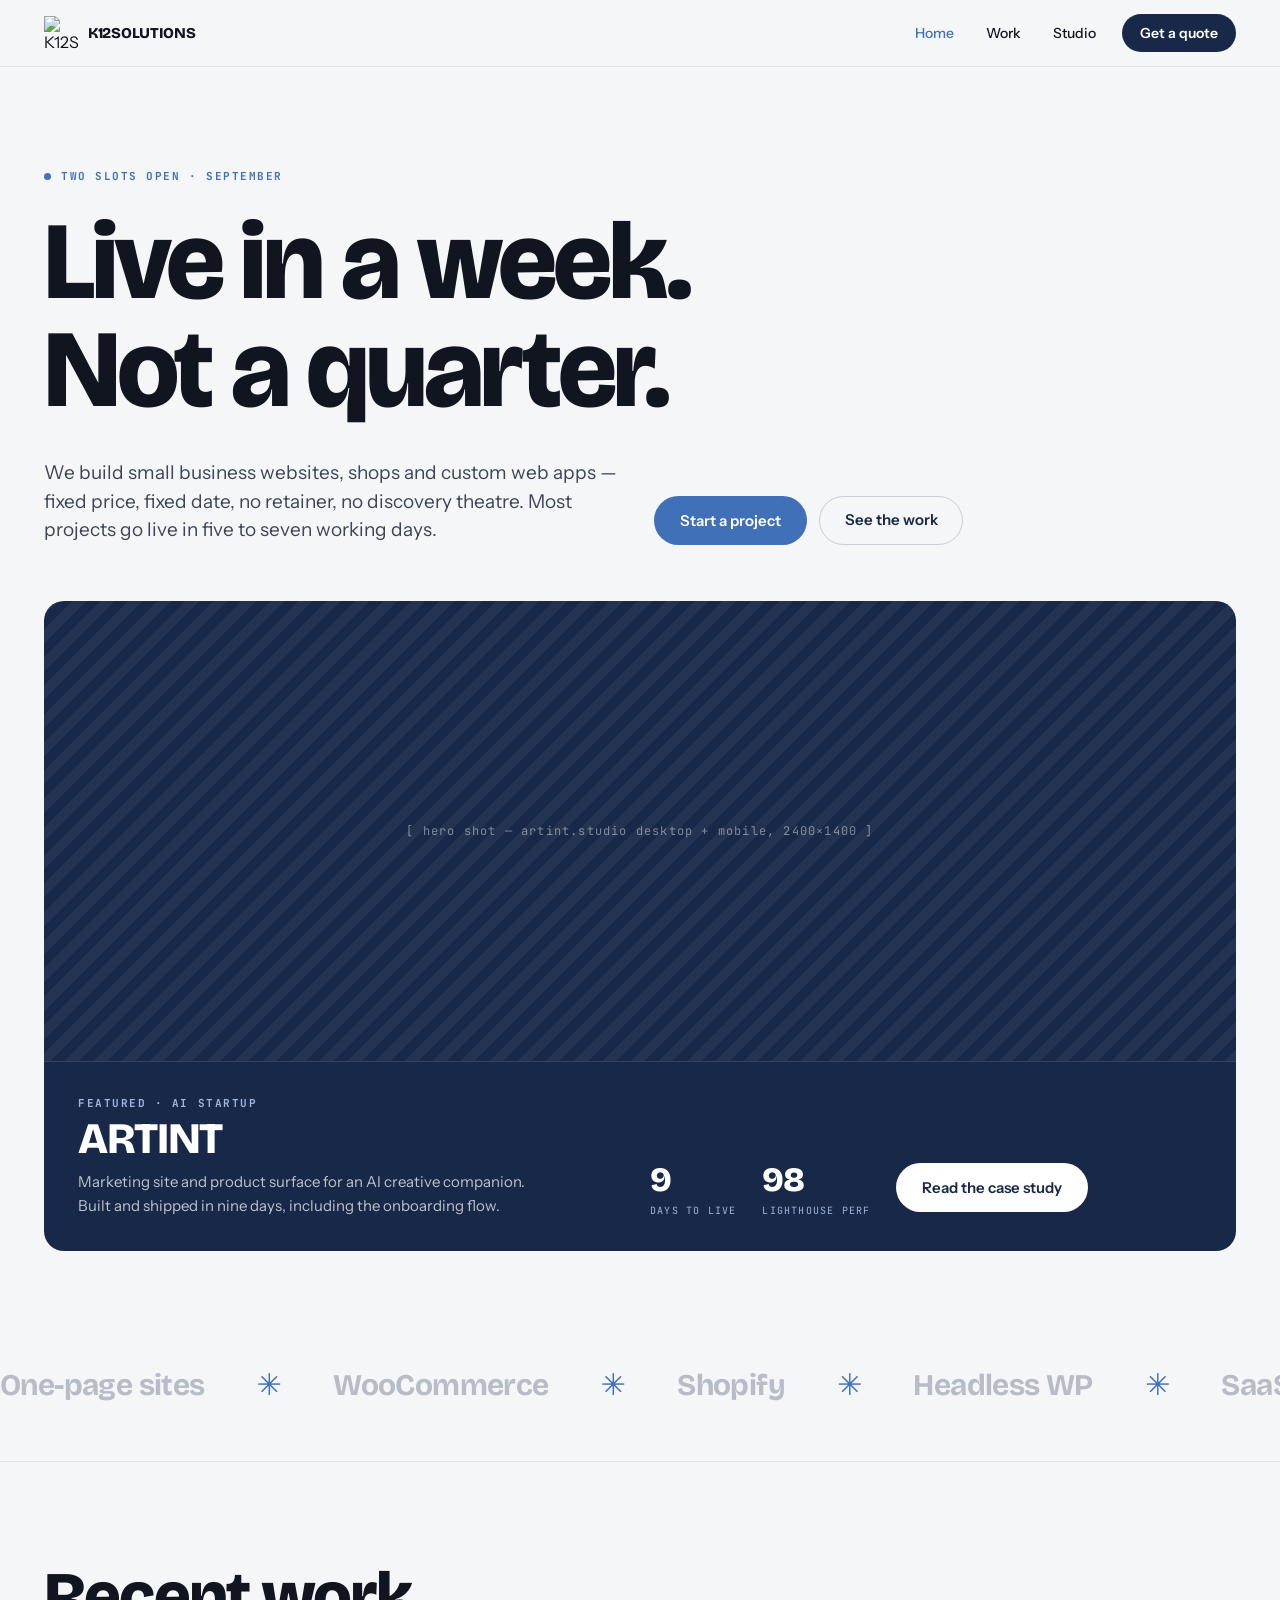
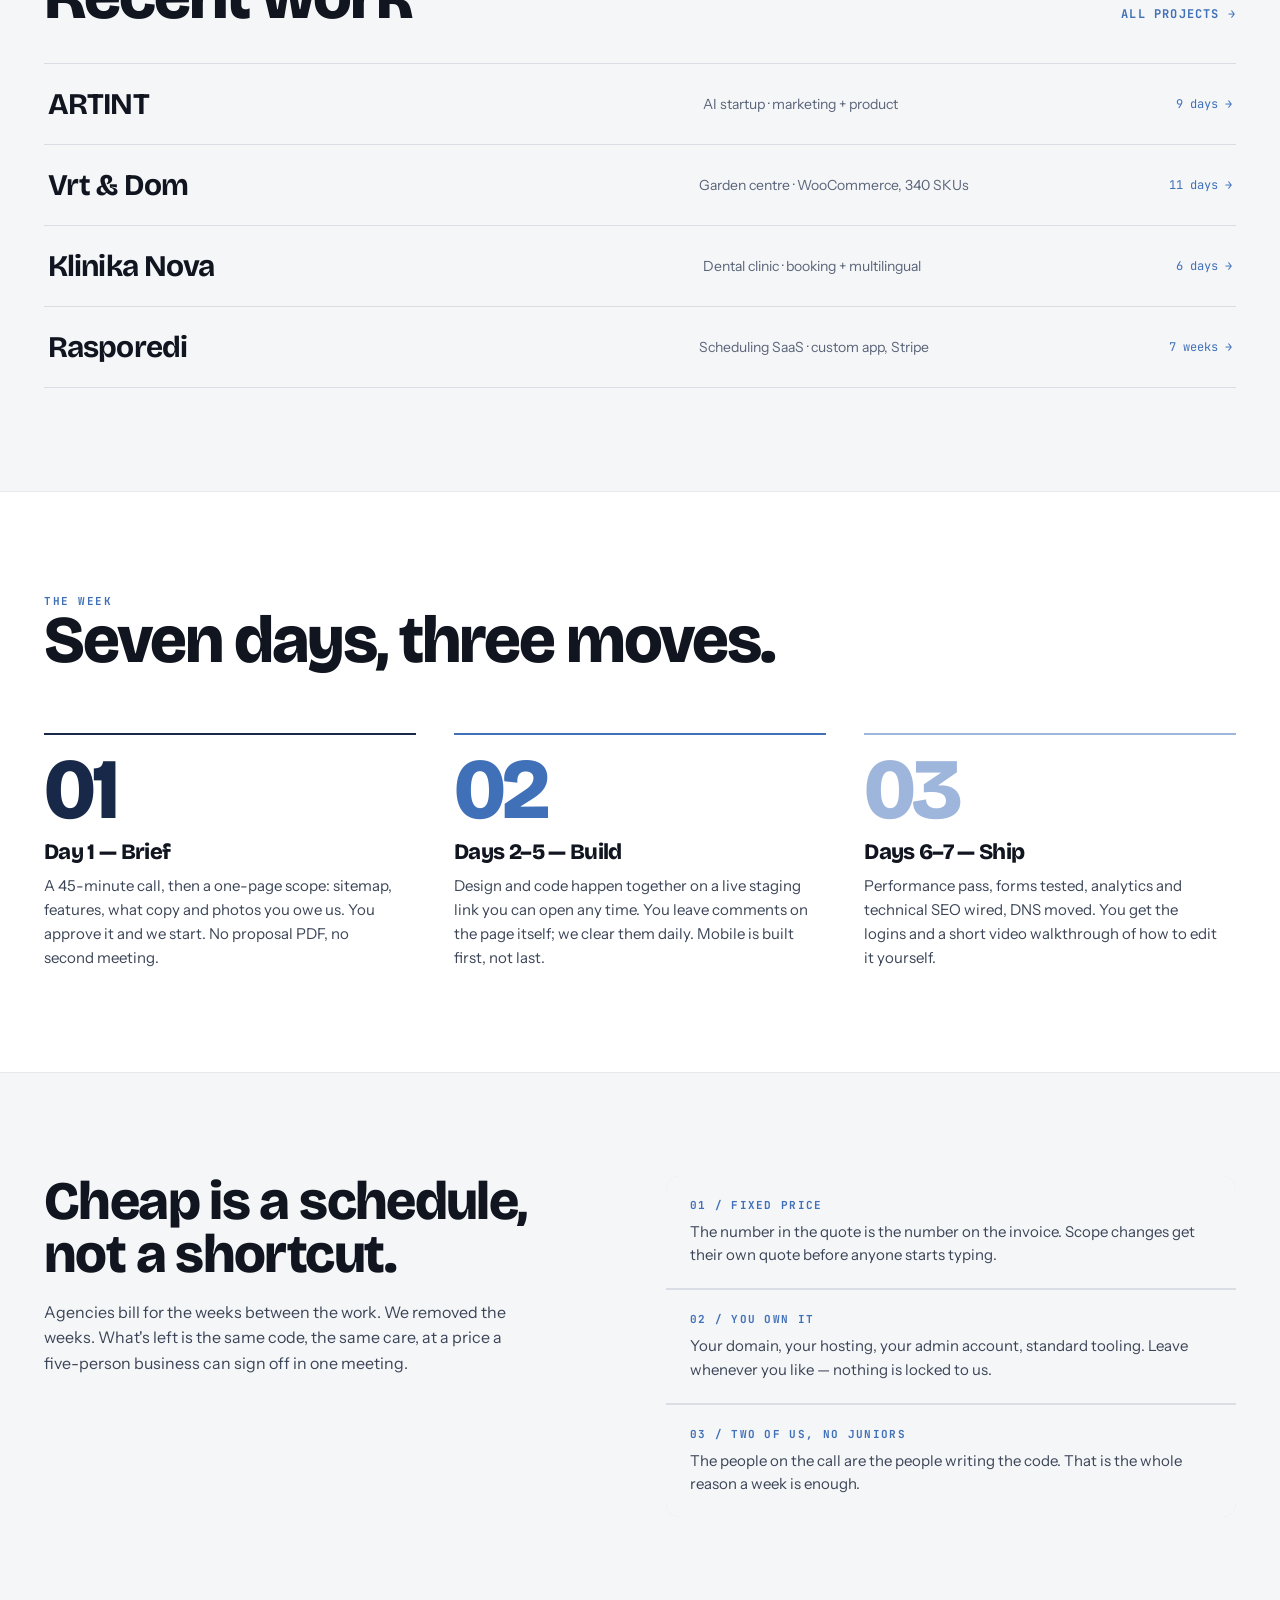
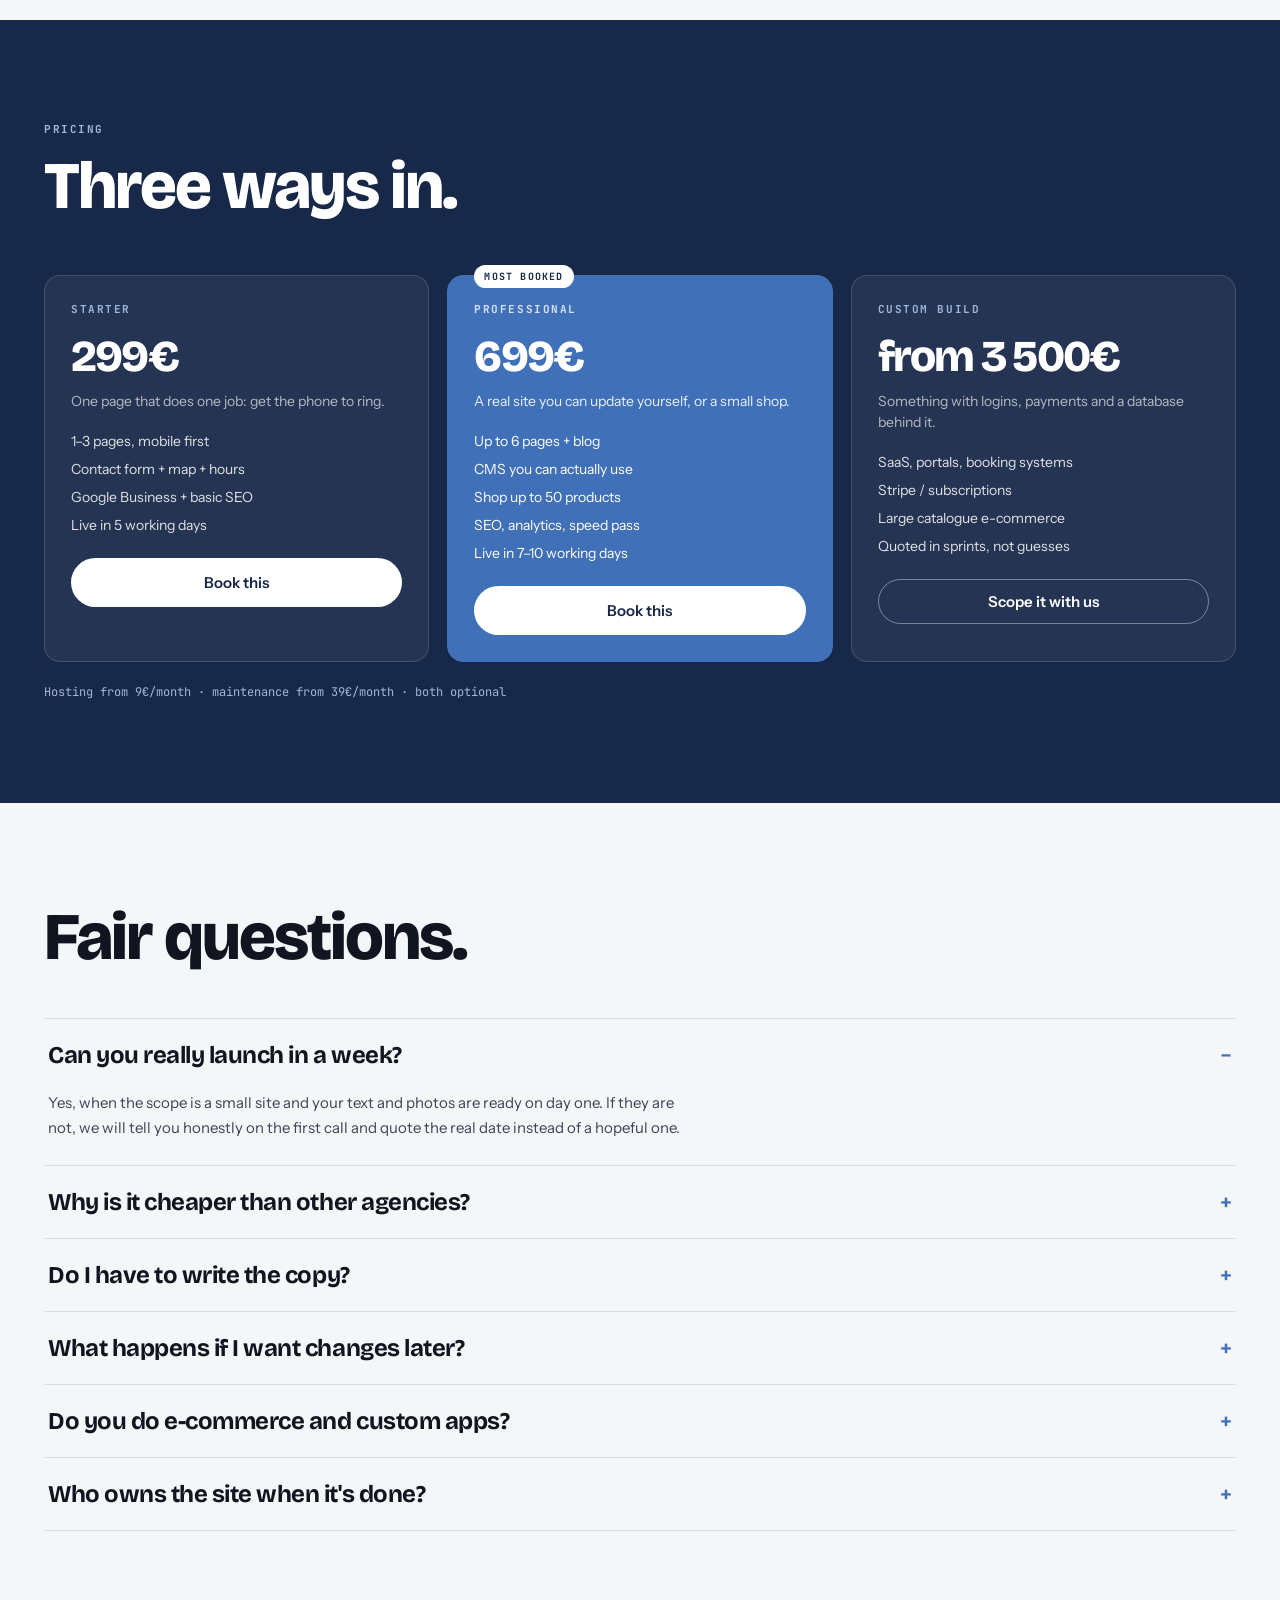
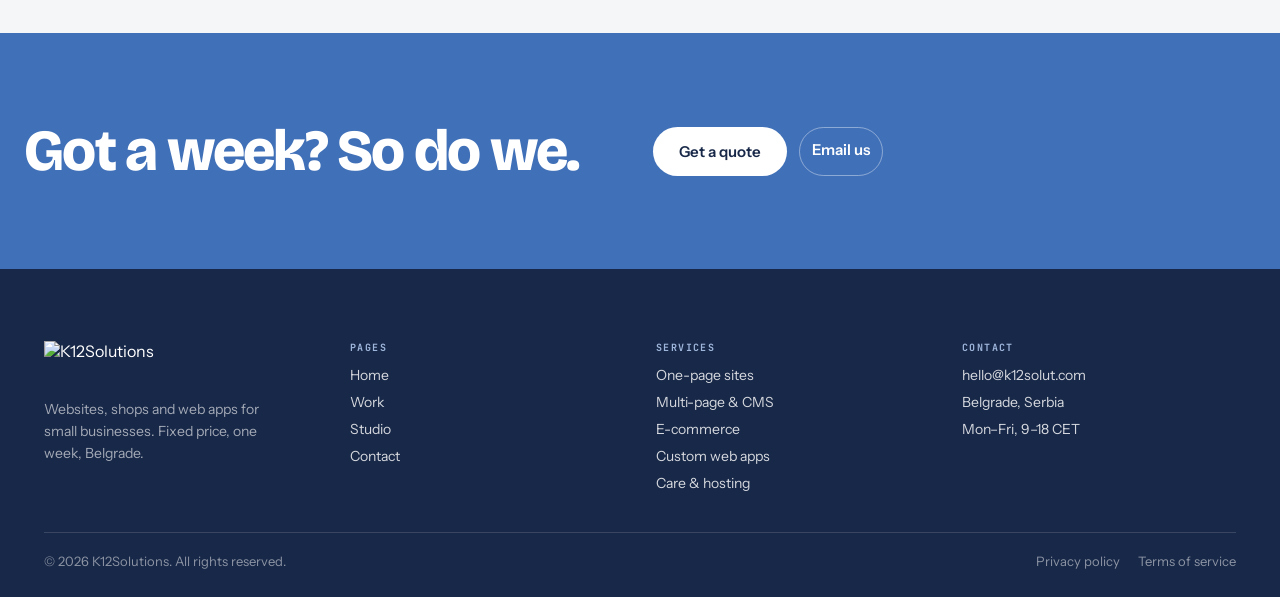
==== index.html @ 93b6abfe "Add files via upload" ====
<!DOCTYPE html>
<html lang="en">
<head>
<meta charset="utf-8">
<meta name="viewport" content="width=device-width, initial-scale=1">
<title>K12Solutions — Live in a week, not a quarter</title>
<meta name="description" content="Fixed-price websites, shops and web apps, delivered in about a week.">
<link rel="preconnect" href="https://fonts.googleapis.com">
<link rel="preconnect" href="https://fonts.gstatic.com" crossorigin>
<link href="https://fonts.googleapis.com/css2?family=Bricolage+Grotesque:opsz,wght@12..96,600;12..96,700;12..96,800&family=Instrument+Sans:wght@400;500;600&family=JetBrains+Mono:wght@500;700&display=swap" rel="stylesheet">
<link rel="stylesheet" href="style.css">
</head>
<body>
<div class="page-wrap">
<header class="site-header">
<div class="header-inner">
<a href="index.html" class="logo">
<img src="assets/k12-mark.png" alt="K12Solutions" class="logo-mark">
<span class="logo-text">K12SOLUTIONS</span>
</a>
<nav class="nav-desktop">
<a href="index.html" class="nav-link is-active">Home</a>
<a href="work.html" class="nav-link">Work</a>
<a href="about.html" class="nav-link">Studio</a>
<a href="contact.html" class="nav-cta">Get a quote</a>
</nav>
<button class="nav-toggle" aria-label="Toggle menu">
<span class="nav-toggle-bars">
<span class="nav-toggle-bar"></span>
<span class="nav-toggle-bar"></span>
<span class="nav-toggle-bar"></span>
</span>
</button>
</div>
<nav class="nav-mobile">
<a href="index.html" class="nav-mobile-link is-active">Home</a>
<a href="work.html" class="nav-mobile-link">Work</a>
<a href="about.html" class="nav-mobile-link">Studio</a>
<a href="contact.html" class="nav-mobile-cta">Get a quote</a>
</nav>
</header>
<main>
<section class="container hero">
<div class="hero-badge"><span class="hero-dot"></span><span class="tag">Two slots open &middot; September</span></div>
<h1 class="hero-title">Live in a week.<br>Not a quarter.</h1>
<div class="hero-row">
<p class="hero-lede">We build small business websites, shops and custom web apps &mdash; fixed price, fixed date, no retainer, no discovery theatre. Most projects go live in five to seven working days.</p>
<div class="hero-actions">
<a href="contact.html" class="btn btn-primary">Start a project</a>
<a href="work.html" class="btn btn-secondary">See the work</a>
</div>
</div>
</section>

<section class="container">
<div class="feature-banner">
<div class="feature-media"><span class="feature-media-label">[ hero shot &mdash; artint.studio desktop + mobile, 2400&times;1400 ]</span></div>
<div class="feature-content">
<div>
<div class="feature-tag">Featured &middot; AI startup</div>
<h3 class="feature-title">ARTINT</h3>
<p class="feature-text">Marketing site and product surface for an AI creative companion. Built and shipped in nine days, including the onboarding flow.</p>
</div>
<div class="feature-stats">
<div class="stat"><div class="stat-num">9</div><div class="stat-label">days to live</div></div>
<div class="stat"><div class="stat-num">98</div><div class="stat-label">lighthouse perf</div></div>
<a href="case-artint.html" class="btn btn-light feature-link">Read the case study</a>
</div>
</div>
</div>
</section>

<section class="marquee-section">
<div class="marquee-track">
<div class="marquee-group"><span>One-page sites</span><span class="marquee-dot">&#10035;</span><span>WooCommerce</span><span class="marquee-dot">&#10035;</span><span>Shopify</span><span class="marquee-dot">&#10035;</span><span>Headless WP</span><span class="marquee-dot">&#10035;</span><span>SaaS dashboards</span><span class="marquee-dot">&#10035;</span><span>Booking systems</span><span class="marquee-dot">&#10035;</span><span>Stripe checkout</span><span class="marquee-dot">&#10035;</span></div>
<div class="marquee-group"><span>One-page sites</span><span class="marquee-dot">&#10035;</span><span>WooCommerce</span><span class="marquee-dot">&#10035;</span><span>Shopify</span><span class="marquee-dot">&#10035;</span><span>Headless WP</span><span class="marquee-dot">&#10035;</span><span>SaaS dashboards</span><span class="marquee-dot">&#10035;</span><span>Booking systems</span><span class="marquee-dot">&#10035;</span><span>Stripe checkout</span><span class="marquee-dot">&#10035;</span></div>
</div>
</section>

<section class="container work-section">
<div class="work-header">
<h2 class="work-header-title">Recent work</h2>
<a href="work.html" class="work-all-link">All projects &rarr;</a>
</div>
<ul class="work-list">
<li class="work-row"><a href="case-artint.html" class="work-link"><span class="work-name">ARTINT</span><span class="work-meta">AI startup &middot; marketing + product</span><span class="work-time">9 days &rarr;</span></a></li>
<li class="work-row"><a href="case-vrt.html" class="work-link"><span class="work-name">Vrt &amp; Dom</span><span class="work-meta">Garden centre &middot; WooCommerce, 340 SKUs</span><span class="work-time">11 days &rarr;</span></a></li>
<li class="work-row"><a href="case-nova.html" class="work-link"><span class="work-name">Klinika Nova</span><span class="work-meta">Dental clinic &middot; booking + multilingual</span><span class="work-time">6 days &rarr;</span></a></li>
<li class="work-row"><a href="case-rasporedi.html" class="work-link"><span class="work-name">Rasporedi</span><span class="work-meta">Scheduling SaaS &middot; custom app, Stripe</span><span class="work-time">7 weeks &rarr;</span></a></li>
</ul>
</section>

<section class="week-section">
<div class="container week-inner">
<div class="tag">The week</div>
<h2 class="week-title">Seven days, three moves.</h2>
<div class="week-grid">
<div class="week-item"><div class="week-num">01</div><h3 class="week-heading">Day 1 &mdash; Brief</h3><p class="week-text">A 45-minute call, then a one-page scope: sitemap, features, what copy and photos you owe us. You approve it and we start. No proposal PDF, no second meeting.</p></div>
<div class="week-item is-blue"><div class="week-num">02</div><h3 class="week-heading">Days 2&ndash;5 &mdash; Build</h3><p class="week-text">Design and code happen together on a live staging link you can open any time. You leave comments on the page itself; we clear them daily. Mobile is built first, not last.</p></div>
<div class="week-item is-pale"><div class="week-num">03</div><h3 class="week-heading">Days 6&ndash;7 &mdash; Ship</h3><p class="week-text">Performance pass, forms tested, analytics and technical SEO wired, DNS moved. You get the logins and a short video walkthrough of how to edit it yourself.</p></div>
</div>
</div>
</section>

<section class="container value-section">
<div class="value-grid">
<div>
<h2 class="value-title">Cheap is a schedule, not a shortcut.</h2>
<p class="value-text">Agencies bill for the weeks between the work. We removed the weeks. What's left is the same code, the same care, at a price a five-person business can sign off in one meeting.</p>
</div>
<div class="value-list">
<div class="value-row"><div class="value-row-label">01 / Fixed price</div><p class="value-row-text">The number in the quote is the number on the invoice. Scope changes get their own quote before anyone starts typing.</p></div>
<div class="value-row"><div class="value-row-label">02 / You own it</div><p class="value-row-text">Your domain, your hosting, your admin account, standard tooling. Leave whenever you like &mdash; nothing is locked to us.</p></div>
<div class="value-row"><div class="value-row-label">03 / Two of us, no juniors</div><p class="value-row-text">The people on the call are the people writing the code. That is the whole reason a week is enough.</p></div>
</div>
</div>
</section>

<section class="pricing-section">
<div class="container pricing-inner">
<div class="tag-light" style="font-family:'JetBrains Mono',monospace;font-size:11px;font-weight:700;letter-spacing:.14em;text-transform:uppercase;margin-bottom:18px">Pricing</div>
<h2 class="pricing-title">Three ways in.</h2>
<div class="pricing-grid">
<div class="price-card">
<div class="price-plan">Starter</div>
<div class="price-amount">299&euro;</div>
<p class="price-desc">One page that does one job: get the phone to ring.</p>
<ul class="price-features"><li>1&ndash;3 pages, mobile first</li><li>Contact form + map + hours</li><li>Google Business + basic SEO</li><li>Live in 5 working days</li></ul>
<a href="contact.html" class="btn btn-light price-cta">Book this</a>
</div>
<div class="price-card is-featured">
<div class="price-badge">Most booked</div>
<div class="price-plan">Professional</div>
<div class="price-amount">699&euro;</div>
<p class="price-desc">A real site you can update yourself, or a small shop.</p>
<ul class="price-features"><li>Up to 6 pages + blog</li><li>CMS you can actually use</li><li>Shop up to 50 products</li><li>SEO, analytics, speed pass</li><li>Live in 7&ndash;10 working days</li></ul>
<a href="contact.html" class="btn btn-light price-cta">Book this</a>
</div>
<div class="price-card">
<div class="price-plan">Custom build</div>
<div class="price-amount">from 3&nbsp;500&euro;</div>
<p class="price-desc">Something with logins, payments and a database behind it.</p>
<ul class="price-features"><li>SaaS, portals, booking systems</li><li>Stripe / subscriptions</li><li>Large catalogue e-commerce</li><li>Quoted in sprints, not guesses</li></ul>
<a href="contact.html" class="btn btn-outline-light price-cta">Scope it with us</a>
</div>
</div>
<p class="pricing-note">Hosting from 9&euro;/month &middot; maintenance from 39&euro;/month &middot; both optional</p>
</div>
</section>

<section class="container faq-section">
<h2 class="faq-title">Fair questions.</h2>
<div class="faq-list">
<div class="faq-item is-open"><button class="faq-question"><span>Can you really launch in a week?</span><span class="faq-sign">&ndash;</span></button><p class="faq-answer">Yes, when the scope is a small site and your text and photos are ready on day one. If they are not, we will tell you honestly on the first call and quote the real date instead of a hopeful one.</p></div>
<div class="faq-item"><button class="faq-question"><span>Why is it cheaper than other agencies?</span><span class="faq-sign">+</span></button><p class="faq-answer">Because there are two of us and no overhead to fund. You are paying for build hours, not for a sales team, an office, or the four weeks a bigger shop would spend scheduling you.</p></div>
<div class="faq-item"><button class="faq-question"><span>Do I have to write the copy?</span><span class="faq-sign">+</span></button><p class="faq-answer">You can, and it is faster if you do. If writing is not your thing we will draft it from the call and your existing material &mdash; included in Professional, 150&euro; extra on Starter.</p></div>
<div class="faq-item"><button class="faq-question"><span>What happens if I want changes later?</span><span class="faq-sign">+</span></button><p class="faq-answer">Small edits you can make yourself in the CMS; we show you how before handover. Bigger changes are quoted per job, or covered by a care plan if you want us on call.</p></div>
<div class="faq-item"><button class="faq-question"><span>Do you do e-commerce and custom apps?</span><span class="faq-sign">+</span></button><p class="faq-answer">Both. Shops run on WooCommerce or Shopify depending on your catalogue; custom apps are built properly with logins, roles, payments and a database. Those are quoted in sprints, not days.</p></div>
<div class="faq-item"><button class="faq-question"><span>Who owns the site when it's done?</span><span class="faq-sign">+</span></button><p class="faq-answer">You do &mdash; domain, hosting account, code, admin logins, all in your name. We do not hold anything hostage and there is no contract to exit.</p></div>
</div>
</section>
</main><section class="cta-section">
<div class="cta-inner">
<h2 class="cta-title">Got a week? So do we.</h2>
<div class="cta-actions">
<a href="contact.html" class="btn btn-light">Get a quote</a>
<a href="mailto:hello@k12solut.com" class="btn btn-outline-light">Email us</a>
</div>
</div>
</section>
<footer class="site-footer">
<div class="container footer-inner">
<div class="footer-grid">
<div>
<img src="assets/k12-wordmark-white.png" alt="K12Solutions" class="footer-logo">
<p class="footer-tagline">Websites, shops and web apps for small businesses. Fixed price, one week, Belgrade.</p>
</div>
<div>
<div class="footer-col-title">Pages</div>
<ul class="footer-links">
<li><a href="index.html">Home</a></li>
<li><a href="work.html">Work</a></li>
<li><a href="about.html">Studio</a></li>
<li><a href="contact.html">Contact</a></li>
</ul>
</div>
<div>
<div class="footer-col-title">Services</div>
<ul class="footer-links">
<li>One-page sites</li><li>Multi-page &amp; CMS</li><li>E-commerce</li><li>Custom web apps</li><li>Care &amp; hosting</li>
</ul>
</div>
<div>
<div class="footer-col-title">Contact</div>
<ul class="footer-links">
<li><a href="mailto:hello@k12solut.com">hello@k12solut.com</a></li>
<li>Belgrade, Serbia</li><li>Mon&ndash;Fri, 9&ndash;18 CET</li>
</ul>
</div>
</div>
<div class="footer-bottom">
<span>&copy; 2026 K12Solutions. All rights reserved.</span>
<span class="footer-legal"><a href="#">Privacy policy</a><a href="#">Terms of service</a></span>
</div>
</div>
</footer>
</div>
<script src="script.js"></script>
</body>
</html>
---- style.css ----
:root{
  --ink:#10151F; --ink-soft:#3B4557; --muted:#5A6478; --muted-2:#7A8598;
  --bg:#F5F6F8; --card:#fff; --line:rgba(24,40,72,.12); --line-soft:rgba(24,40,72,.1);
  --navy:#182848; --blue:#4070B8; --blue-pale:#9FB6DC; --blue-mist:#EDF0F5;
  --font-display:'Bricolage Grotesque',system-ui,sans-serif;
  --font-body:'Instrument Sans',system-ui,sans-serif;
  --font-mono:'JetBrains Mono',monospace;
}
*{box-sizing:border-box}
body{margin:0;background:var(--bg);color:var(--ink);font-family:var(--font-body);-webkit-font-smoothing:antialiased}
a{color:var(--blue);text-decoration:none}
a:hover{color:var(--navy)}
h1,h2,h3,h4{margin:0;font-family:var(--font-display);font-weight:800;letter-spacing:-.03em;line-height:.98;text-wrap:balance}
p{margin:0;text-wrap:pretty}
ul{margin:0;padding:0;list-style:none}
img{max-width:100%}
.page-wrap{max-width:100%;overflow-x:hidden}
.container{max-width:1240px;margin:0 auto;padding:0 24px}
.btn{display:inline-block;font-size:15px;font-weight:600;padding:15px 26px;border-radius:999px;cursor:pointer;border:0;text-align:center}
.btn-primary{color:#fff;background:var(--blue)}
.btn-primary:hover{background:var(--navy);color:#fff}
.btn-secondary{color:var(--navy);border:1.5px solid rgba(24,40,72,.2);background:transparent;padding:13.5px 24.5px}
.btn-secondary:hover{border-color:var(--navy);background:#fff;color:var(--navy)}
.btn-light{color:var(--navy);background:#fff}
.btn-light:hover{background:var(--blue-pale);color:var(--navy)}
.btn-outline-light{color:#fff;border:1.5px solid rgba(255,255,255,.4);background:transparent;padding:12px}
.btn-outline-light:hover{background:#fff;color:var(--navy)}
.tag{font-family:var(--font-mono);font-size:11px;font-weight:700;letter-spacing:.14em;text-transform:uppercase;color:var(--blue)}
.tag-light{color:var(--blue-pale)}

/* Header */
.site-header{position:sticky;top:0;z-index:50;background:rgba(245,246,248,.88);backdrop-filter:blur(14px);border-bottom:1px solid var(--line-soft)}
.header-inner{max-width:1240px;margin:0 auto;padding:14px clamp(14px,4vw,24px);display:flex;align-items:center;justify-content:space-between;gap:12px 20px;flex-wrap:wrap;row-gap:8px}
.logo{display:flex;align-items:center;gap:10px;color:var(--ink);flex:none}
.logo-mark{width:34px;height:34px;display:block}
.logo-text{font-family:var(--font-display);font-weight:800;font-size:15px;letter-spacing:-.02em}
.nav-desktop{display:flex;align-items:center;gap:8px;flex-wrap:wrap;flex:1;justify-content:flex-end;min-width:0}
.nav-link{font-size:14px;font-weight:500;color:var(--ink);padding:8px 12px;border-radius:8px}
.nav-link:hover{background:rgba(64,112,184,.1);color:var(--blue)}
.nav-link.is-active{color:var(--blue)}
.nav-cta{margin-left:6px;font-size:14px;font-weight:600;color:#fff;background:var(--navy);padding:10px 18px;border-radius:999px}
.nav-cta:hover{background:var(--blue);color:#fff}
.nav-toggle{display:none;align-items:center;justify-content:center;width:40px;height:40px;border-radius:8px;border:1px solid rgba(24,40,72,.16);background:#fff;cursor:pointer;flex:none}
.nav-toggle-bars{display:flex;flex-direction:column;gap:5px;width:18px}
.nav-toggle-bar{height:2px;background:var(--navy);border-radius:2px;transition:transform .2s,opacity .2s}
.nav-mobile{display:none;flex-direction:column;padding:8px 16px 16px;border-top:1px solid var(--line-soft);background:var(--bg)}
.nav-mobile-link{font-size:16px;font-weight:500;color:var(--ink);padding:14px 8px;border-radius:8px}
.nav-mobile-link:hover{background:rgba(64,112,184,.1);color:var(--blue)}
.nav-mobile-cta{margin-top:6px;text-align:center;font-size:15px;font-weight:600;color:#fff;background:var(--navy);padding:13px 18px;border-radius:999px}
.nav-mobile-cta:hover{background:var(--blue);color:#fff}
body.menu-open .nav-mobile{display:flex}
@media (max-width:840px){
  .nav-desktop{display:none}
  .nav-toggle{display:flex}
}

/* Hero */
.hero{padding:clamp(48px,8vw,104px) 24px clamp(32px,5vw,56px)}
.hero-badge{display:flex;align-items:center;gap:10px;margin-bottom:26px}
.hero-dot{width:7px;height:7px;border-radius:50%;background:var(--blue)}
.hero-title{font-size:clamp(44px,8.6vw,116px);max-width:14ch}
.hero-row{display:grid;grid-template-columns:repeat(auto-fit,minmax(260px,1fr));gap:28px;margin-top:34px;align-items:end}
.hero-lede{font-size:clamp(16px,1.5vw,19px);line-height:1.5;color:var(--ink-soft);max-width:46ch}
.hero-actions{display:flex;gap:12px;flex-wrap:wrap}

/* Feature banner */
.feature-banner{position:relative;border-radius:20px;overflow:hidden;background:var(--navy);color:#fff}
.feature-media{height:clamp(240px,38vw,460px);background-image:repeating-linear-gradient(135deg,rgba(255,255,255,.05) 0 10px,rgba(255,255,255,0) 10px 20px);display:flex;align-items:center;justify-content:center}
.feature-media-label{font-family:var(--font-mono);font-size:12px;letter-spacing:.1em;color:rgba(255,255,255,.45);text-align:center;padding:0 20px}
.feature-content{padding:clamp(20px,3vw,34px);display:grid;grid-template-columns:repeat(auto-fit,minmax(220px,1fr));gap:20px;align-items:end;border-top:1px solid rgba(255,255,255,.12)}
.feature-tag{font-family:var(--font-mono);font-size:11px;font-weight:700;letter-spacing:.14em;text-transform:uppercase;color:var(--blue-pale);margin-bottom:8px}
.feature-title{font-size:clamp(28px,3.4vw,44px)}
.feature-text{margin-top:10px;font-size:15px;line-height:1.55;color:rgba(255,255,255,.72);max-width:48ch}
.feature-stats{display:flex;gap:26px;flex-wrap:wrap;justify-content:flex-start}
.stat{}
.stat-num{font-family:var(--font-display);font-weight:800;font-size:34px;letter-spacing:-.03em}
.stat-label{font-family:var(--font-mono);font-size:10px;letter-spacing:.12em;text-transform:uppercase;color:var(--blue-pale);margin-top:4px}
.feature-link{align-self:center}

/* Marquee */
.marquee-section{overflow:hidden;padding:clamp(34px,5vw,58px) 0;border-bottom:1px solid var(--line-soft);margin-top:clamp(34px,5vw,58px)}
.marquee-track{display:flex;width:max-content;animation:k12marquee 38s linear infinite}
.marquee-group{display:flex;gap:52px;padding-right:52px;font-family:var(--font-display);font-weight:700;font-size:clamp(20px,2.4vw,30px);letter-spacing:-.02em;color:rgba(24,40,72,.28);white-space:nowrap;align-items:center}
.marquee-dot{color:var(--blue)}
@keyframes k12marquee{from{transform:translateX(0)}to{transform:translateX(-50%)}}

/* Recent work list (home) */
.work-section{padding:clamp(56px,8vw,110px) 24px}
.work-header{display:flex;align-items:baseline;justify-content:space-between;gap:20px;flex-wrap:wrap;margin-bottom:8px}
.work-header-title{font-size:clamp(34px,5.2vw,68px)}
.work-all-link{font-family:var(--font-mono);font-size:12px;font-weight:700;letter-spacing:.1em;text-transform:uppercase}
.work-list{margin-top:34px;border-top:1px solid var(--line)}
.work-row{border-bottom:1px solid var(--line)}
.work-link{display:grid;grid-template-columns:minmax(0,1.4fr) minmax(0,1fr) auto;gap:20px;align-items:center;padding:22px 4px;color:var(--ink);border-radius:8px}
.work-link:hover{background:#fff;color:var(--ink)}
.work-name{font-family:var(--font-display);font-weight:700;font-size:clamp(20px,2.6vw,30px);letter-spacing:-.03em}
.work-meta{font-size:14px;color:var(--muted)}
.work-time{font-family:var(--font-mono);font-size:12px;color:var(--blue);white-space:nowrap}

/* Week/process section */
.week-section{background:#fff;border-top:1px solid var(--line-soft);border-bottom:1px solid var(--line-soft)}
.week-inner{padding:clamp(56px,8vw,110px) 24px}
.week-title{font-size:clamp(34px,5.2vw,68px);max-width:18ch}
.week-grid{display:grid;grid-template-columns:repeat(auto-fit,minmax(260px,1fr));gap:clamp(24px,3vw,44px);margin-top:clamp(34px,5vw,60px)}
.week-item{border-top:2px solid var(--navy);padding-top:18px}
.week-item.is-blue{border-top-color:var(--blue)}
.week-item.is-pale{border-top-color:var(--blue-pale)}
.week-num{font-family:var(--font-display);font-weight:800;font-size:clamp(56px,7vw,86px);letter-spacing:-.05em;line-height:.85;color:var(--navy)}
.week-item.is-blue .week-num{color:var(--blue)}
.week-item.is-pale .week-num{color:var(--blue-pale)}
.week-heading{font-size:22px;margin-top:16px}
.week-text{margin-top:10px;font-size:15px;line-height:1.6;color:var(--ink-soft)}

/* Value section */
.value-section{padding:clamp(56px,8vw,110px) 24px}
.value-grid{display:grid;grid-template-columns:repeat(auto-fit,minmax(280px,1fr));gap:clamp(28px,4vw,64px)}
.value-title{font-size:clamp(30px,4.4vw,54px);max-width:16ch}
.value-text{margin-top:18px;font-size:16px;line-height:1.6;color:var(--ink-soft);max-width:44ch}
.value-list{display:flex;flex-direction:column;gap:2px;background:var(--line);border-radius:14px;overflow:hidden}
.value-row{background:var(--bg);padding:22px 24px}
.value-row-label{font-family:var(--font-mono);font-size:11px;font-weight:700;letter-spacing:.12em;text-transform:uppercase;color:var(--blue)}
.value-row-text{margin-top:8px;font-size:15px;line-height:1.55;color:var(--ink-soft)}

/* Pricing */
.pricing-section{background:var(--navy);color:#fff}
.pricing-inner{padding:clamp(56px,8vw,110px) 24px}
.pricing-title{font-size:clamp(34px,5.2vw,68px)}
.pricing-grid{display:grid;grid-template-columns:repeat(auto-fit,minmax(260px,1fr));gap:18px;margin-top:clamp(34px,5vw,56px)}
.price-card{background:rgba(255,255,255,.06);border:1px solid rgba(255,255,255,.14);border-radius:16px;padding:26px;display:flex;flex-direction:column}
.price-card.is-featured{background:var(--blue);border-color:var(--blue);position:relative}
.price-badge{position:absolute;top:-11px;left:26px;background:#fff;color:var(--navy);font-family:var(--font-mono);font-size:10px;font-weight:700;letter-spacing:.12em;text-transform:uppercase;padding:5px 10px;border-radius:999px}
.price-plan{font-family:var(--font-mono);font-size:11px;font-weight:700;letter-spacing:.14em;text-transform:uppercase;color:var(--blue-pale)}
.price-card.is-featured .price-plan{color:#D6E2F5}
.price-amount{font-family:var(--font-display);font-weight:800;font-size:44px;letter-spacing:-.04em;margin-top:14px}
.price-desc{margin-top:8px;font-size:14px;line-height:1.5;color:rgba(255,255,255,.66)}
.price-card.is-featured .price-desc{color:#EAF1FB}
.price-features{margin-top:20px;display:flex;flex-direction:column;gap:10px;font-size:14px;color:rgba(255,255,255,.86)}
.price-card.is-featured .price-features{color:#fff}
.price-cta{margin-top:24px;text-align:center}
.pricing-note{margin-top:22px;font-family:var(--font-mono);font-size:12px;color:var(--blue-pale)}

/* FAQ */
.faq-section{padding:clamp(56px,8vw,110px) 24px}
.faq-title{font-size:clamp(34px,5.2vw,68px)}
.faq-list{margin-top:clamp(30px,4vw,48px);border-top:1px solid var(--line)}
.faq-item{border-bottom:1px solid var(--line)}
.faq-question{width:100%;display:flex;align-items:center;justify-content:space-between;gap:20px;background:none;border:0;padding:22px 4px;cursor:pointer;text-align:left;font-family:var(--font-display);font-weight:700;font-size:clamp(17px,2.1vw,24px);letter-spacing:-.02em;color:var(--ink)}
.faq-sign{font-family:var(--font-mono);font-size:20px;color:var(--blue);flex:none}
.faq-answer{padding:0 4px 24px;max-width:64ch;font-size:15px;line-height:1.65;color:var(--ink-soft);display:none}
.faq-item.is-open .faq-answer{display:block}

/* CTA band */
.cta-section{background:var(--blue);color:#fff}
.cta-inner{padding:clamp(48px,7vw,90px) 24px;display:grid;grid-template-columns:repeat(auto-fit,minmax(260px,1fr));gap:26px;align-items:center}
.cta-title{font-size:clamp(30px,4.6vw,58px);max-width:16ch}
.cta-actions{display:flex;gap:12px;flex-wrap:wrap;justify-content:flex-start}

/* Footer */
.site-footer{background:var(--navy);color:#fff}
.footer-inner{padding:clamp(40px,6vw,72px) 24px 28px}
.footer-grid{display:grid;grid-template-columns:repeat(auto-fit,minmax(200px,1fr));gap:32px;align-items:start}
.footer-logo{height:44px;display:block}
.footer-tagline{margin-top:14px;font-size:14px;line-height:1.55;color:rgba(255,255,255,.6);max-width:32ch}
.footer-col-title{font-family:var(--font-mono);font-size:10px;font-weight:700;letter-spacing:.14em;text-transform:uppercase;color:var(--blue-pale);margin-bottom:12px}
.footer-links{display:flex;flex-direction:column;gap:9px;font-size:14px}
.footer-links a{color:rgba(255,255,255,.82)}
.footer-links a:hover{color:#fff}
.footer-links li{color:rgba(255,255,255,.82)}
.footer-bottom{margin-top:40px;padding-top:20px;border-top:1px solid rgba(255,255,255,.14);display:flex;flex-wrap:wrap;gap:16px;justify-content:space-between;font-size:13px;color:rgba(255,255,255,.5)}
.footer-legal{display:flex;gap:18px}
.footer-legal a{color:rgba(255,255,255,.5)}
.footer-legal a:hover{color:#fff}

/* Page header (work/about/contact/case) */
.page-main{padding:clamp(48px,7vw,92px) 24px clamp(56px,8vw,100px)}
.page-title{font-size:clamp(40px,7vw,96px)}
.page-lede{margin-top:18px;font-size:clamp(16px,1.5vw,19px);line-height:1.5;color:var(--ink-soft);max-width:52ch}

/* Work grid (work page) */
.work-cards{display:grid;grid-template-columns:repeat(auto-fit,minmax(300px,1fr));gap:clamp(18px,2.4vw,28px);margin-top:clamp(36px,5vw,64px)}
.work-card{background:#fff;border:1px solid var(--line);border-radius:18px;overflow:hidden;display:flex;flex-direction:column;cursor:pointer;color:inherit}
.work-card:hover{border-color:var(--blue)}
.work-card-media{height:220px;background-color:var(--blue-mist);background-image:repeating-linear-gradient(135deg,rgba(24,40,72,.07) 0 10px,rgba(24,40,72,0) 10px 20px);display:flex;align-items:center;justify-content:center}
.work-card-media-label{font-family:var(--font-mono);font-size:11px;color:var(--muted-2)}
.work-card-body{padding:24px;display:flex;flex-direction:column;flex:1}
.work-card-tag{font-family:var(--font-mono);font-size:11px;font-weight:700;letter-spacing:.12em;text-transform:uppercase;color:var(--blue)}
.work-card-title{font-size:26px;margin-top:10px}
.work-card-text{margin-top:10px;font-size:15px;line-height:1.6;color:var(--ink-soft);flex:1}
.work-card-stats{display:flex;gap:22px;margin-top:18px;padding-top:16px;border-top:1px solid var(--line-soft)}
.work-card-stat-label{font-family:var(--font-mono);font-size:10px;letter-spacing:.1em;text-transform:uppercase;color:var(--muted-2)}
.work-card-stat-value{font-weight:600;font-size:15px;margin-top:3px}

/* About page */
.about-title{max-width:16ch}
.about-grid{display:grid;grid-template-columns:repeat(auto-fit,minmax(280px,1fr));gap:clamp(28px,4vw,64px);margin-top:clamp(34px,5vw,60px)}
.about-col{display:flex;flex-direction:column;gap:26px}
.about-block-tag{font-family:var(--font-mono);font-size:11px;font-weight:700;letter-spacing:.14em;text-transform:uppercase;color:var(--blue);margin-bottom:10px}
.about-block-text{font-size:16px;line-height:1.65;color:var(--ink-soft)}
.about-stats{display:flex;flex-direction:column;gap:18px}
.stat-card{border-radius:18px;padding:28px}
.stat-card.is-dark{background:var(--navy);color:#fff}
.stat-card.is-light{background:#fff;border:1px solid var(--line)}
.stat-card-num{font-family:var(--font-display);font-weight:800;font-size:clamp(38px,5vw,58px);letter-spacing:-.04em;line-height:1}
.stat-card.is-light .stat-card-num{color:var(--blue)}
.stat-card-text{margin-top:8px;font-size:15px}
.stat-card.is-dark .stat-card-text{color:rgba(255,255,255,.72)}
.stat-card.is-light .stat-card-text{color:var(--ink-soft)}
.about-photo{margin-top:clamp(40px,6vw,80px);height:clamp(200px,28vw,380px);border-radius:18px;background-color:var(--blue-mist);background-image:repeating-linear-gradient(135deg,rgba(24,40,72,.07) 0 10px,rgba(24,40,72,0) 10px 20px);display:flex;align-items:center;justify-content:center}
.about-photo-label{font-family:var(--font-mono);font-size:11px;color:var(--muted-2);text-align:center;padding:0 20px}

/* Contact page */
.contact-grid{display:grid;grid-template-columns:repeat(auto-fit,minmax(300px,1fr));gap:clamp(28px,4vw,64px);align-items:start}
.contact-title{max-width:12ch}
.contact-lede{margin-top:18px;font-size:16px;line-height:1.6;color:var(--ink-soft);max-width:44ch}
.contact-info{margin-top:32px;display:flex;flex-direction:column;gap:14px}
.info-label{font-family:var(--font-mono);font-size:10px;letter-spacing:.12em;text-transform:uppercase;color:var(--muted-2)}
.info-email{font-family:var(--font-display);font-weight:700;font-size:clamp(20px,2.4vw,28px);letter-spacing:-.02em}
.info-value{font-weight:500;font-size:16px;margin-top:2px}
.contact-form{background:#fff;border:1px solid var(--line);border-radius:18px;padding:clamp(22px,3vw,34px);display:flex;flex-direction:column;gap:16px}
.form-group{display:flex;flex-direction:column;gap:7px}
.form-label{font-family:var(--font-mono);font-size:10px;font-weight:700;letter-spacing:.12em;text-transform:uppercase;color:var(--muted-2)}
.form-input,.form-textarea{font-family:var(--font-body);font-size:15px;padding:13px 14px;border:1px solid rgba(24,40,72,.18);border-radius:10px;background:#F8F9FB;color:var(--ink);outline:none}
.form-input:focus,.form-textarea:focus{border-color:var(--blue);background:#fff}
.form-textarea{resize:vertical}
.kind-picker{display:flex;gap:8px;flex-wrap:wrap}
.kind-btn{font-family:var(--font-body);font-size:13px;font-weight:600;padding:9px 15px;border-radius:999px;cursor:pointer;border:1.5px solid rgba(24,40,72,.18);background:#F8F9FB;color:var(--ink)}
.kind-btn:hover{border-color:var(--blue)}
.kind-btn.is-active{background:var(--blue);border-color:var(--blue);color:#fff}
.form-submit{margin-top:4px;font-family:var(--font-body);font-size:15px;font-weight:600;color:#fff;background:var(--blue);border:0;padding:15px;border-radius:999px;cursor:pointer}
.form-submit:hover{background:var(--navy)}

/* Case study page */
.case-hero{padding:clamp(32px,5vw,56px) 24px clamp(28px,4vw,44px)}
.case-back{font-family:var(--font-mono);font-size:11px;font-weight:700;letter-spacing:.14em;text-transform:uppercase;color:var(--blue)}
.case-title{font-size:clamp(44px,8vw,104px);margin-top:22px}
.case-lede{margin-top:20px;font-size:clamp(17px,1.8vw,22px);line-height:1.5;color:var(--ink-soft);max-width:54ch}
.case-meta-grid{display:grid;grid-template-columns:repeat(auto-fit,minmax(150px,1fr));gap:1px;background:var(--line);border-top:1px solid var(--line);border-bottom:1px solid var(--line)}
.case-meta-item{background:var(--bg);padding:18px 4px}
.case-meta-label{font-family:var(--font-mono);font-size:10px;letter-spacing:.12em;text-transform:uppercase;color:var(--muted-2)}
.case-meta-value{font-weight:600;font-size:15px;margin-top:5px}
.case-media-wrap{padding:clamp(28px,4vw,44px) 24px 0}
.case-media{border-radius:20px;overflow:hidden;background-color:var(--navy);background-image:repeating-linear-gradient(135deg,rgba(255,255,255,.05) 0 10px,rgba(255,255,255,0) 10px 20px);height:clamp(240px,40vw,520px);display:flex;align-items:center;justify-content:center}
.case-media-label{font-family:var(--font-mono);font-size:12px;letter-spacing:.1em;color:rgba(255,255,255,.45);text-align:center;padding:0 20px}
.case-section{padding:clamp(56px,8vw,104px) 24px}
.case-section.on-white{background:#fff;border-top:1px solid var(--line-soft);border-bottom:1px solid var(--line-soft)}
.case-section.on-navy{background:var(--navy);color:#fff;padding:0}
.case-section-tag{font-family:var(--font-mono);font-size:11px;font-weight:700;letter-spacing:.14em;text-transform:uppercase;color:var(--blue);margin-bottom:16px}
.case-section.on-navy .case-section-tag{color:var(--blue-pale)}
.problem-grid{display:grid;grid-template-columns:repeat(auto-fit,minmax(280px,1fr));gap:clamp(28px,4vw,64px);align-items:start}
.problem-title{font-size:clamp(30px,4.2vw,52px);max-width:15ch}
.problem-text{font-size:17px;line-height:1.7;color:var(--ink-soft)}
.approach-title{font-size:clamp(30px,4.6vw,60px);max-width:18ch}
.approach-grid{display:grid;grid-template-columns:repeat(auto-fit,minmax(250px,1fr));gap:clamp(24px,3vw,44px);margin-top:clamp(32px,5vw,56px)}
.approach-item{border-top:2px solid var(--navy);padding-top:18px}
.approach-label{font-family:var(--font-mono);font-size:10px;font-weight:700;letter-spacing:.12em;text-transform:uppercase;color:var(--muted-2)}
.approach-heading{font-size:21px;margin-top:12px}
.approach-text{margin-top:10px;font-size:15px;line-height:1.6;color:var(--ink-soft)}
.days-title{font-size:clamp(30px,4.6vw,60px);max-width:16ch}
.days-list{margin-top:clamp(32px,5vw,56px);display:flex;flex-direction:column}
.day-row{display:grid;grid-template-columns:minmax(90px,140px) minmax(0,1fr);gap:clamp(16px,3vw,44px);padding:26px 0;border-top:1px solid var(--line)}
.day-range{font-family:var(--font-mono);font-size:12px;font-weight:700;letter-spacing:.08em;text-transform:uppercase;color:var(--blue);padding-top:4px}
.day-heading{font-size:clamp(19px,2.2vw,26px)}
.day-text{margin-top:9px;font-size:15px;line-height:1.65;color:var(--ink-soft);max-width:62ch}
.decisions-title{font-size:clamp(30px,4.6vw,60px);max-width:18ch}
.decisions-list{display:flex;flex-direction:column;gap:clamp(28px,4vw,52px);margin-top:clamp(32px,5vw,56px)}
.decision-row{display:grid;grid-template-columns:repeat(auto-fit,minmax(280px,1fr));gap:clamp(24px,3vw,44px);align-items:center}
.decision-heading{font-size:clamp(22px,2.6vw,30px);max-width:18ch}
.decision-text{margin-top:12px;font-size:16px;line-height:1.65;color:var(--ink-soft)}
.decision-media{border-radius:16px;height:clamp(190px,22vw,280px);background-color:var(--blue-mist);background-image:repeating-linear-gradient(135deg,rgba(24,40,72,.07) 0 10px,rgba(24,40,72,0) 10px 20px);display:flex;align-items:center;justify-content:center}
.decision-media-label{font-family:var(--font-mono);font-size:11px;color:var(--muted-2);text-align:center;padding:0 16px}
.results-inner{padding:clamp(56px,8vw,104px) 24px}
.results-grid{display:grid;grid-template-columns:repeat(auto-fit,minmax(200px,1fr));gap:clamp(24px,3vw,44px);margin-top:clamp(24px,3vw,40px)}
.result-item{border-top:2px solid rgba(255,255,255,.24);padding-top:18px}
.result-num{font-family:var(--font-display);font-weight:800;font-size:clamp(44px,6vw,76px);letter-spacing:-.045em;line-height:.92}
.result-label{margin-top:10px;font-size:15px;color:rgba(255,255,255,.66);max-width:24ch}
.quote-block{margin:clamp(40px,6vw,72px) 0 0;padding-left:clamp(16px,2vw,26px);border-left:3px solid var(--blue);max-width:60ch}
.quote-text{font-family:var(--font-display);font-weight:600;font-size:clamp(20px,2.6vw,32px);line-height:1.3;letter-spacing:-.02em}
.quote-footer{margin-top:16px;font-family:var(--font-mono);font-size:11px;letter-spacing:.12em;text-transform:uppercase;color:var(--blue-pale)}
.live-link{display:inline-block;margin-top:clamp(30px,4vw,46px)}
.next-case-tag{font-family:var(--font-mono);font-size:10px;font-weight:700;letter-spacing:.14em;text-transform:uppercase;color:var(--muted-2);margin-bottom:14px}
.next-case-link{display:grid;grid-template-columns:minmax(0,1fr) auto;gap:20px;align-items:center;padding:26px 4px;border-top:1px solid var(--line);border-bottom:1px solid var(--line);color:var(--ink)}
.next-case-link:hover{background:#fff;color:var(--ink)}
.next-case-name{display:block;font-family:var(--font-display);font-weight:800;font-size:clamp(26px,4vw,48px);letter-spacing:-.03em}
.next-case-meta{display:block;margin-top:8px;font-size:14px;color:var(--muted)}
.next-case-arrow{font-family:var(--font-mono);font-size:13px;color:var(--blue)}
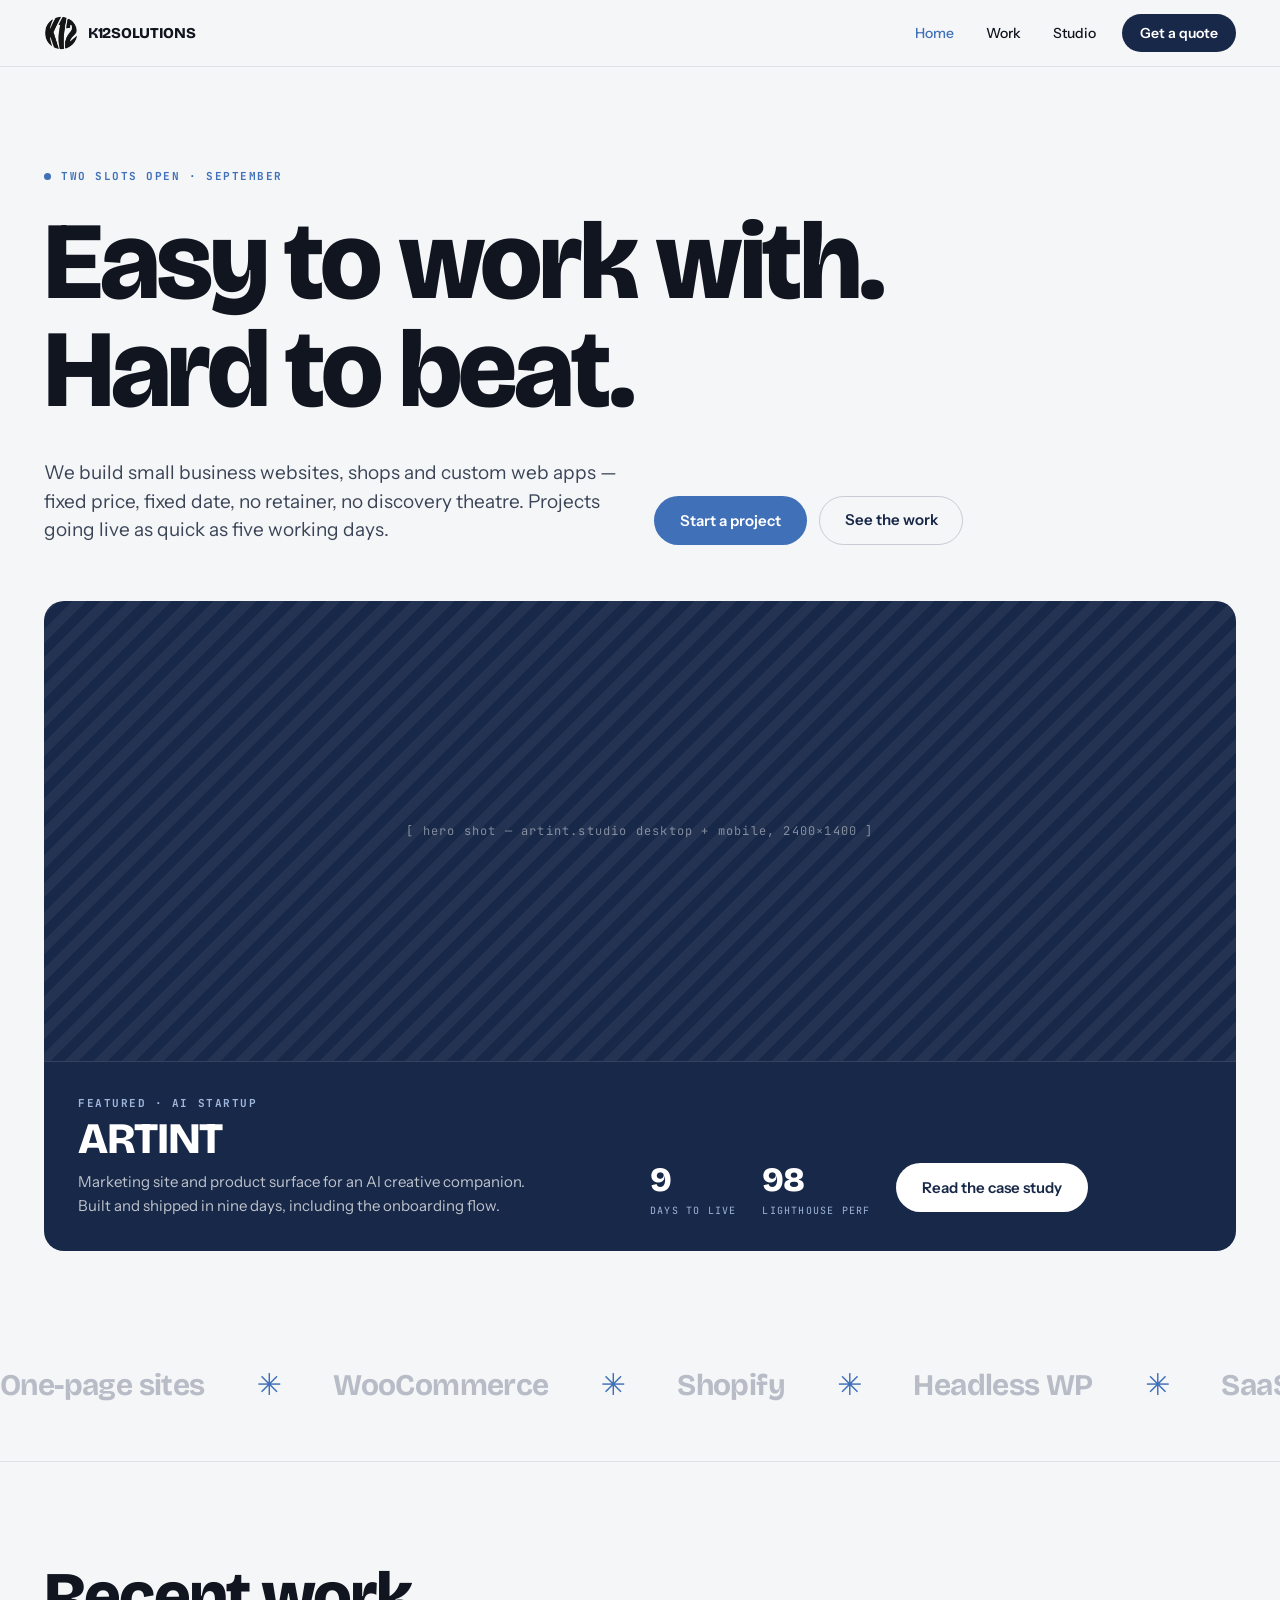
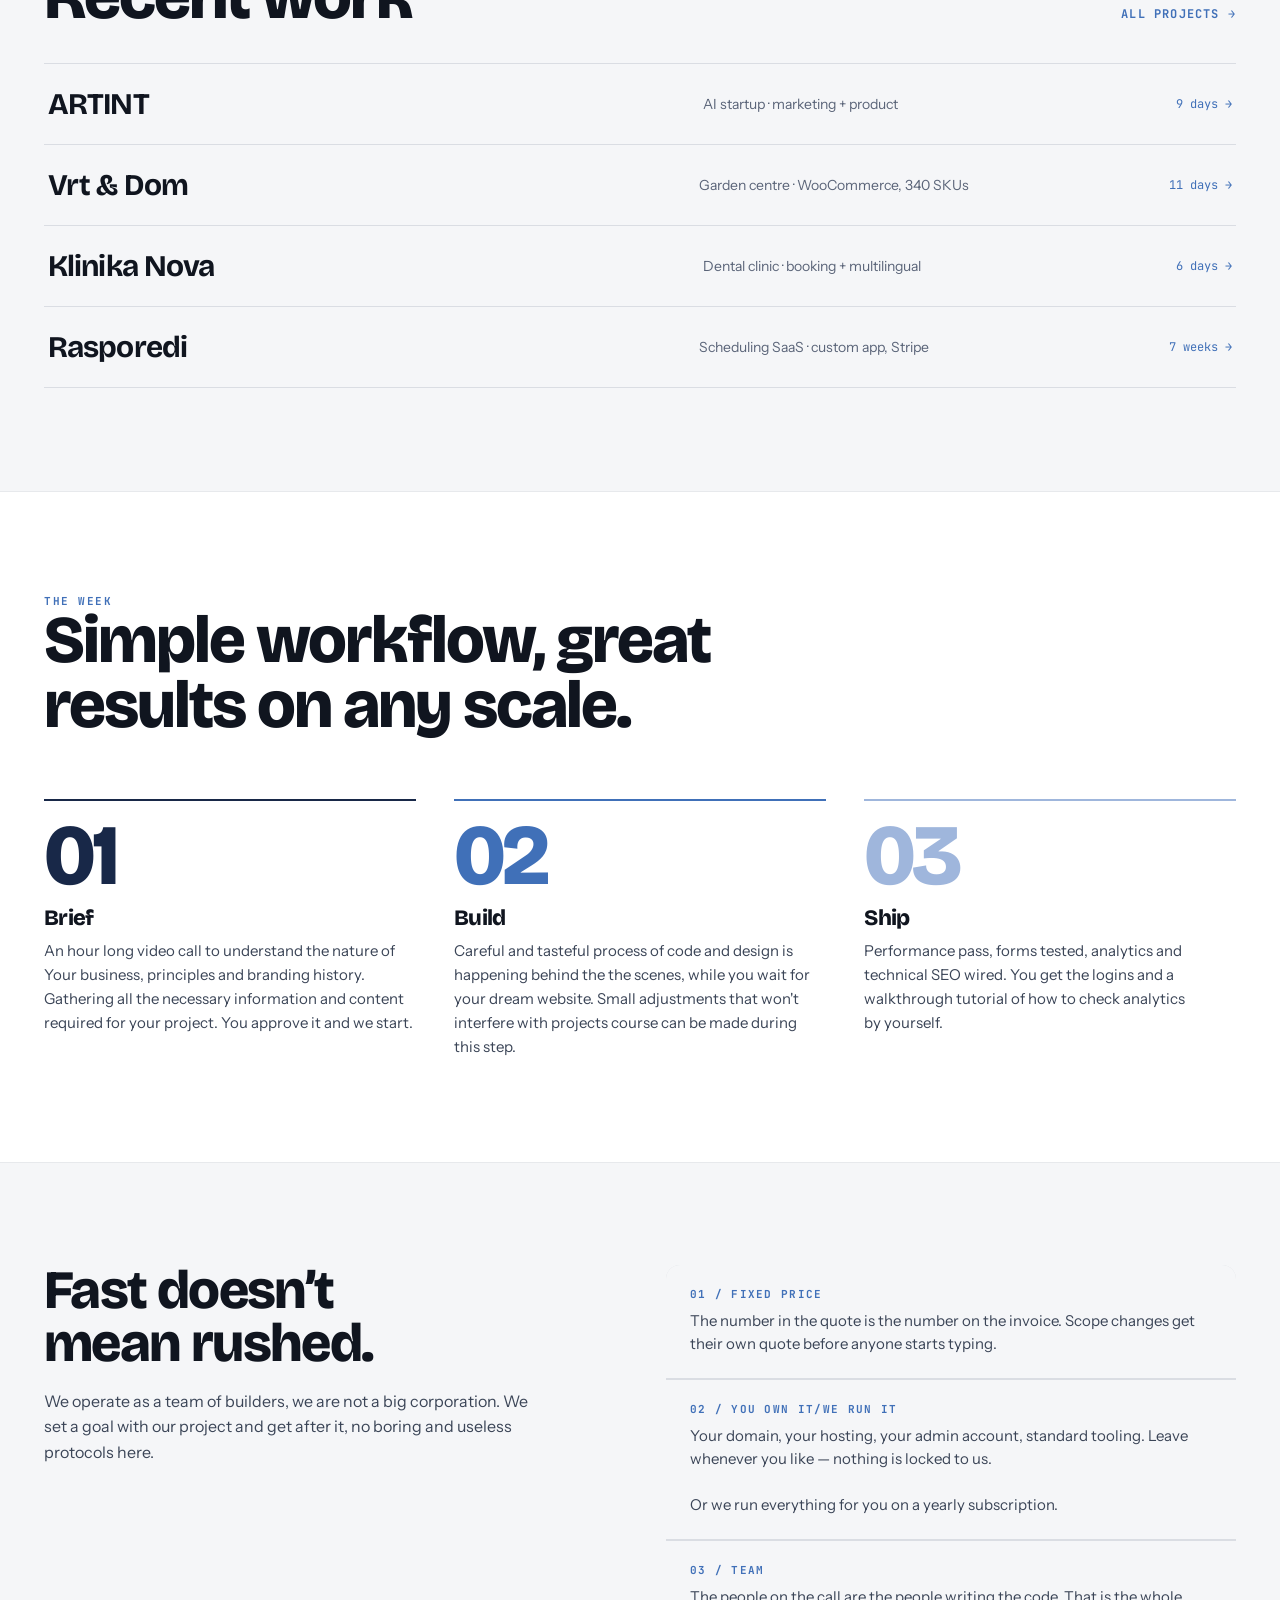
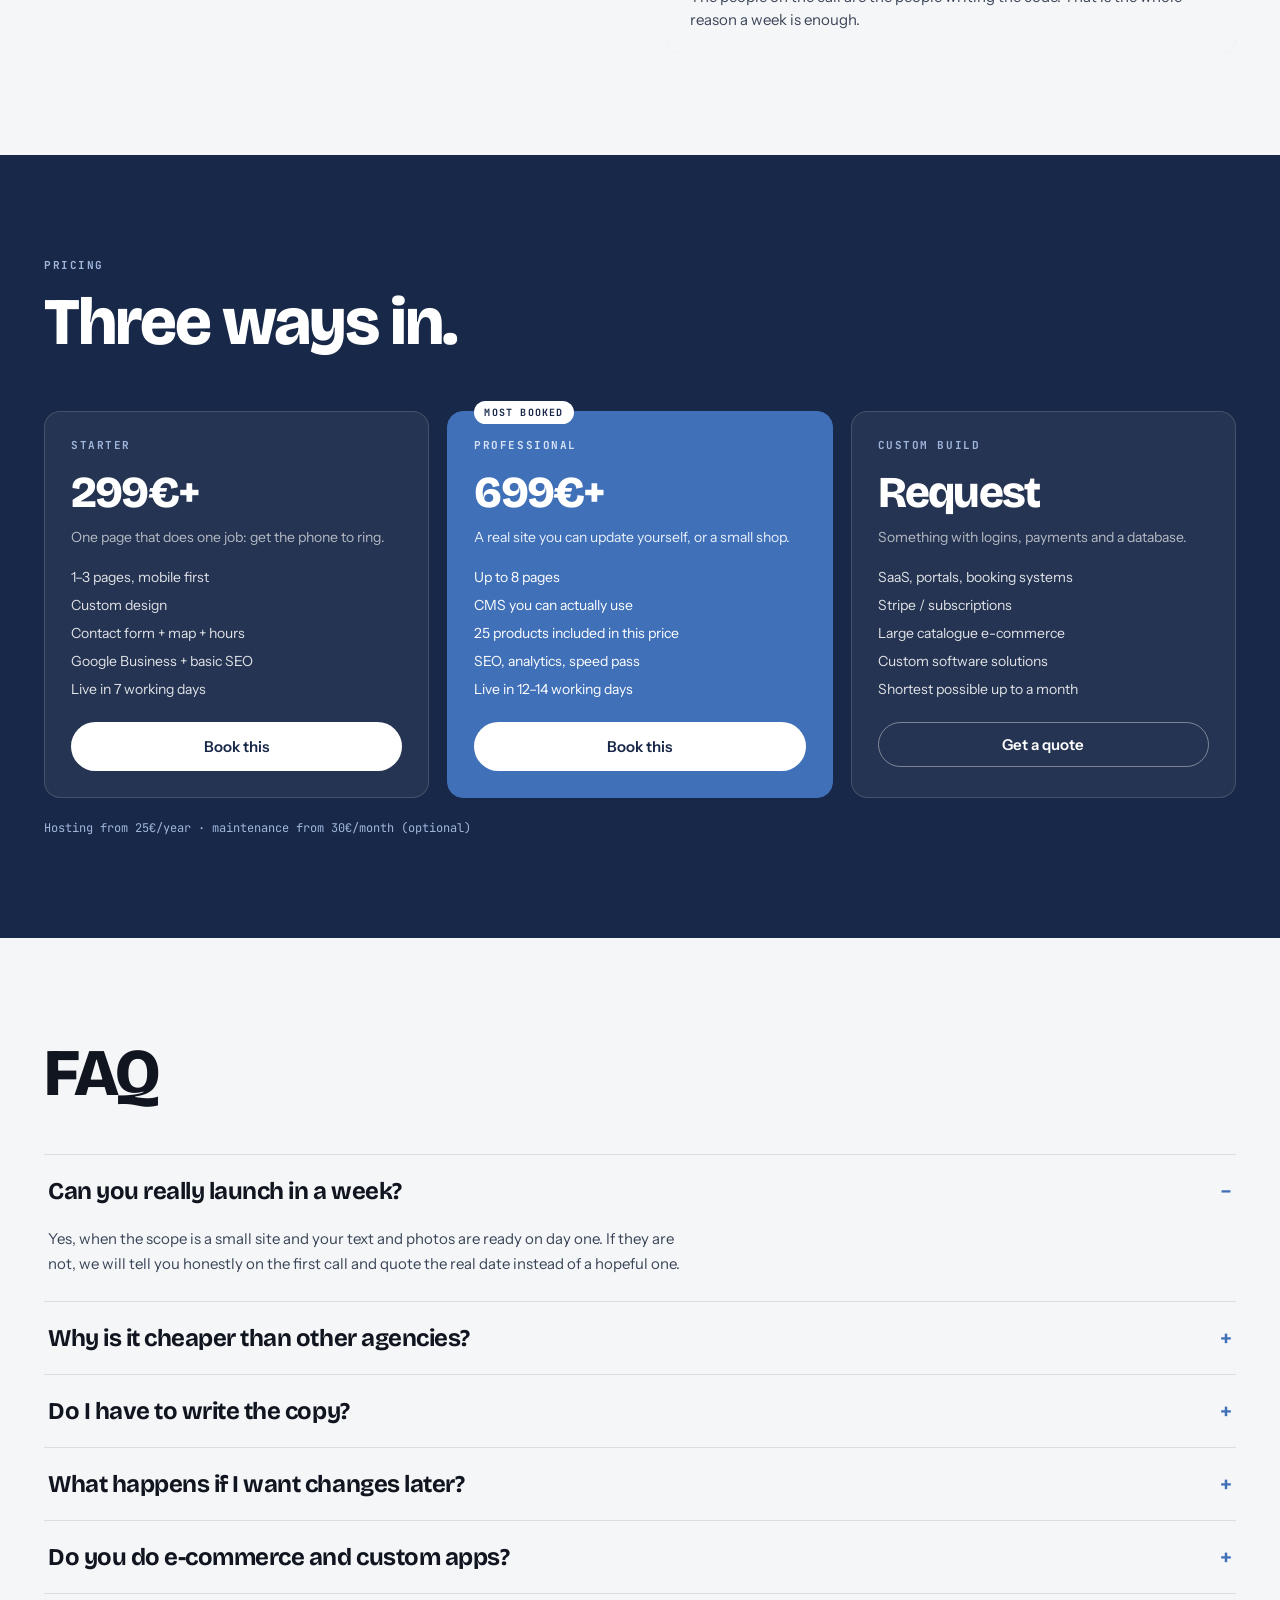
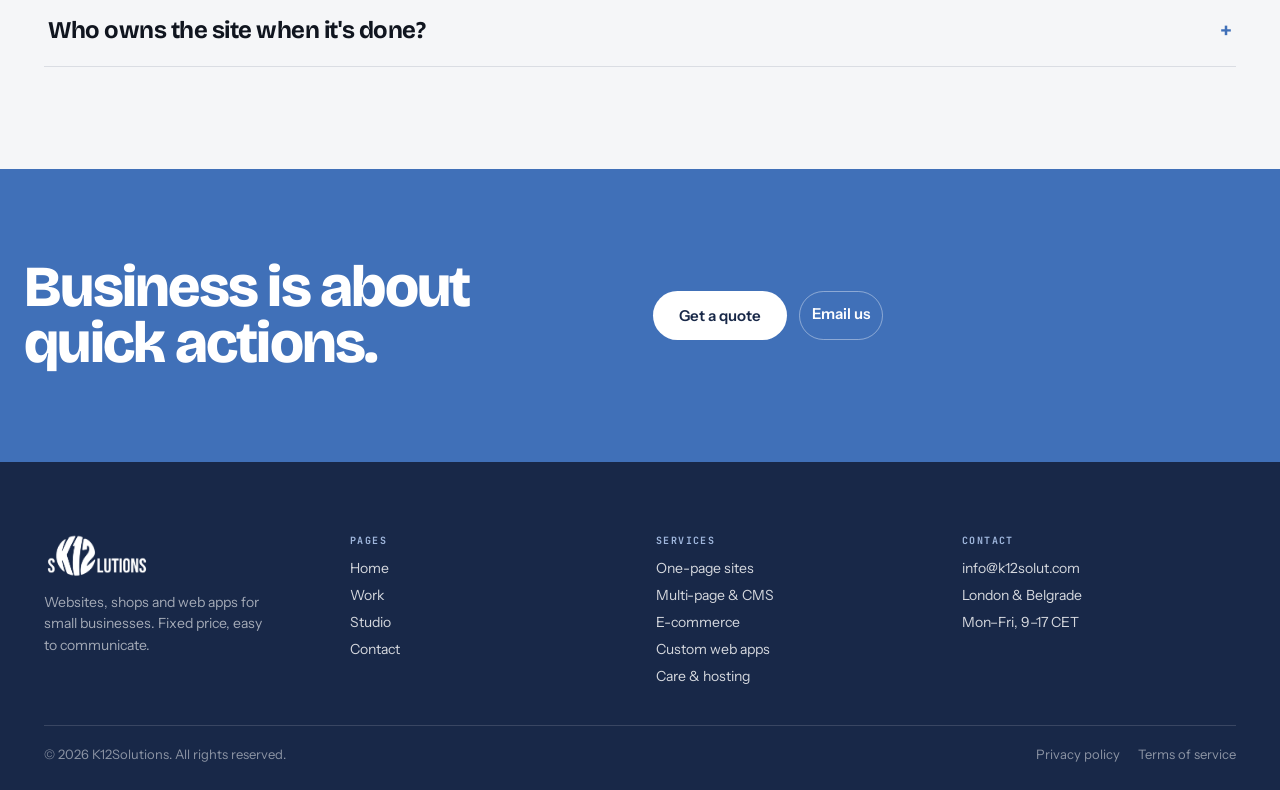
==== commit 491f2281: "Updated all the files Files v1.1 - Text changes mostly." ====
--- a/index.html
+++ b/index.html
@@ -42,9 +42,9 @@
 <main>
 <section class="container hero">
 <div class="hero-badge"><span class="hero-dot"></span><span class="tag">Two slots open &middot; September</span></div>
-<h1 class="hero-title">Live in a week.<br>Not a quarter.</h1>
+<h1 class="hero-title">Easy to work with.<br>Hard to beat.</h1>
 <div class="hero-row">
-<p class="hero-lede">We build small business websites, shops and custom web apps &mdash; fixed price, fixed date, no retainer, no discovery theatre. Most projects go live in five to seven working days.</p>
+<p class="hero-lede">We build small business websites, shops and custom web apps &mdash; fixed price, fixed date, no retainer, no discovery theatre. Projects going live as quick as five working days.</p>
 <div class="hero-actions">
 <a href="contact.html" class="btn btn-primary">Start a project</a>
 <a href="work.html" class="btn btn-secondary">See the work</a>
@@ -93,11 +93,11 @@
 <section class="week-section">
 <div class="container week-inner">
 <div class="tag">The week</div>
-<h2 class="week-title">Seven days, three moves.</h2>
+<h2 class="week-title">Simple workflow, great results on any scale.</h2>
 <div class="week-grid">
-<div class="week-item"><div class="week-num">01</div><h3 class="week-heading">Day 1 &mdash; Brief</h3><p class="week-text">A 45-minute call, then a one-page scope: sitemap, features, what copy and photos you owe us. You approve it and we start. No proposal PDF, no second meeting.</p></div>
-<div class="week-item is-blue"><div class="week-num">02</div><h3 class="week-heading">Days 2&ndash;5 &mdash; Build</h3><p class="week-text">Design and code happen together on a live staging link you can open any time. You leave comments on the page itself; we clear them daily. Mobile is built first, not last.</p></div>
-<div class="week-item is-pale"><div class="week-num">03</div><h3 class="week-heading">Days 6&ndash;7 &mdash; Ship</h3><p class="week-text">Performance pass, forms tested, analytics and technical SEO wired, DNS moved. You get the logins and a short video walkthrough of how to edit it yourself.</p></div>
+<div class="week-item"><div class="week-num">01</div><h3 class="week-heading">Brief</h3><p class="week-text">An hour long video call to understand the nature of Your business, principles and branding history. Gathering all the necessary information and content required for your project. You approve it and we start.</p></div>
+<div class="week-item is-blue"><div class="week-num">02</div><h3 class="week-heading">Build</h3><p class="week-text">Careful and tasteful process of code and design is happening behind the the scenes, while you wait for your dream website. Small adjustments that won't interfere with projects course can be made during this step.</p></div>
+<div class="week-item is-pale"><div class="week-num">03</div><h3 class="week-heading">Ship</h3><p class="week-text">Performance pass, forms tested, analytics and technical SEO wired. You get the logins and a walkthrough tutorial of how to check analytics by yourself.</p></div>
 </div>
 </div>
 </section>
@@ -105,13 +105,13 @@
 <section class="container value-section">
 <div class="value-grid">
 <div>
-<h2 class="value-title">Cheap is a schedule, not a shortcut.</h2>
-<p class="value-text">Agencies bill for the weeks between the work. We removed the weeks. What's left is the same code, the same care, at a price a five-person business can sign off in one meeting.</p>
+<h2 class="value-title">Fast doesn&rsquo;t mean rushed.</h2>
+<p class="value-text">We operate as a team of builders, we are not a big corporation. We set a goal with our project and get after it, no boring and useless protocols here.</p>
 </div>
 <div class="value-list">
 <div class="value-row"><div class="value-row-label">01 / Fixed price</div><p class="value-row-text">The number in the quote is the number on the invoice. Scope changes get their own quote before anyone starts typing.</p></div>
-<div class="value-row"><div class="value-row-label">02 / You own it</div><p class="value-row-text">Your domain, your hosting, your admin account, standard tooling. Leave whenever you like &mdash; nothing is locked to us.</p></div>
-<div class="value-row"><div class="value-row-label">03 / Two of us, no juniors</div><p class="value-row-text">The people on the call are the people writing the code. That is the whole reason a week is enough.</p></div>
+<div class="value-row"><div class="value-row-label">02 / YOU OWN IT/WE RUN IT</div><p class="value-row-text">Your domain, your hosting, your admin account, standard tooling. Leave whenever you like &mdash; nothing is locked to us.<br><br>Or we run everything for you on a yearly subscription.</p></div>
+<div class="value-row"><div class="value-row-label">03 / TEAM</div><p class="value-row-text">The people on the call are the people writing the code. That is the whole reason a week is enough.</p></div>
 </div>
 </div>
 </section>
@@ -123,33 +123,33 @@
 <div class="pricing-grid">
 <div class="price-card">
 <div class="price-plan">Starter</div>
-<div class="price-amount">299&euro;</div>
+<div class="price-amount">299&euro;+</div>
 <p class="price-desc">One page that does one job: get the phone to ring.</p>
-<ul class="price-features"><li>1&ndash;3 pages, mobile first</li><li>Contact form + map + hours</li><li>Google Business + basic SEO</li><li>Live in 5 working days</li></ul>
+<ul class="price-features"><li>1&ndash;3 pages, mobile first</li><li>Custom design</li><li>Contact form + map + hours</li><li>Google Business + basic SEO</li><li>Live in 7 working days</li></ul>
 <a href="contact.html" class="btn btn-light price-cta">Book this</a>
 </div>
 <div class="price-card is-featured">
 <div class="price-badge">Most booked</div>
 <div class="price-plan">Professional</div>
-<div class="price-amount">699&euro;</div>
+<div class="price-amount">699&euro;+</div>
 <p class="price-desc">A real site you can update yourself, or a small shop.</p>
-<ul class="price-features"><li>Up to 6 pages + blog</li><li>CMS you can actually use</li><li>Shop up to 50 products</li><li>SEO, analytics, speed pass</li><li>Live in 7&ndash;10 working days</li></ul>
+<ul class="price-features"><li>Up to 8 pages</li><li>CMS you can actually use</li><li>25 products included in this price</li><li>SEO, analytics, speed pass</li><li>Live in 12&ndash;14 working days</li></ul>
 <a href="contact.html" class="btn btn-light price-cta">Book this</a>
 </div>
 <div class="price-card">
 <div class="price-plan">Custom build</div>
-<div class="price-amount">from 3&nbsp;500&euro;</div>
-<p class="price-desc">Something with logins, payments and a database behind it.</p>
-<ul class="price-features"><li>SaaS, portals, booking systems</li><li>Stripe / subscriptions</li><li>Large catalogue e-commerce</li><li>Quoted in sprints, not guesses</li></ul>
-<a href="contact.html" class="btn btn-outline-light price-cta">Scope it with us</a>
-</div>
-</div>
-<p class="pricing-note">Hosting from 9&euro;/month &middot; maintenance from 39&euro;/month &middot; both optional</p>
+<div class="price-amount">Request</div>
+<p class="price-desc">Something with logins, payments and a database.</p>
+<ul class="price-features"><li>SaaS, portals, booking systems</li><li>Stripe / subscriptions</li><li>Large catalogue e-commerce</li><li>Custom software solutions</li><li>Shortest possible up to a month</li></ul>
+<a href="contact.html" class="btn btn-outline-light price-cta">Get a quote</a>
+</div>
+</div>
+<p class="pricing-note">Hosting from 25&euro;/year &middot; maintenance from 30&euro;/month (optional)</p>
 </div>
 </section>
 
 <section class="container faq-section">
-<h2 class="faq-title">Fair questions.</h2>
+<h2 class="faq-title">FAQ</h2>
 <div class="faq-list">
 <div class="faq-item is-open"><button class="faq-question"><span>Can you really launch in a week?</span><span class="faq-sign">&ndash;</span></button><p class="faq-answer">Yes, when the scope is a small site and your text and photos are ready on day one. If they are not, we will tell you honestly on the first call and quote the real date instead of a hopeful one.</p></div>
 <div class="faq-item"><button class="faq-question"><span>Why is it cheaper than other agencies?</span><span class="faq-sign">+</span></button><p class="faq-answer">Because there are two of us and no overhead to fund. You are paying for build hours, not for a sales team, an office, or the four weeks a bigger shop would spend scheduling you.</p></div>
@@ -161,7 +161,7 @@
 </section>
 </main><section class="cta-section">
 <div class="cta-inner">
-<h2 class="cta-title">Got a week? So do we.</h2>
+<h2 class="cta-title">Business is about quick actions.</h2>
 <div class="cta-actions">
 <a href="contact.html" class="btn btn-light">Get a quote</a>
 <a href="mailto:hello@k12solut.com" class="btn btn-outline-light">Email us</a>
@@ -173,7 +173,7 @@
 <div class="footer-grid">
 <div>
 <img src="assets/k12-wordmark-white.png" alt="K12Solutions" class="footer-logo">
-<p class="footer-tagline">Websites, shops and web apps for small businesses. Fixed price, one week, Belgrade.</p>
+<p class="footer-tagline">Websites, shops and web apps for small businesses. Fixed price, easy to communicate.</p>
 </div>
 <div>
 <div class="footer-col-title">Pages</div>
@@ -193,8 +193,8 @@
 <div>
 <div class="footer-col-title">Contact</div>
 <ul class="footer-links">
-<li><a href="mailto:hello@k12solut.com">hello@k12solut.com</a></li>
-<li>Belgrade, Serbia</li><li>Mon&ndash;Fri, 9&ndash;18 CET</li>
+<li><a href="mailto:hello@k12solut.com">info@k12solut.com</a></li>
+<li>London &amp; Belgrade</li><li>Mon&ndash;Fri, 9&ndash;17 CET</li>
 </ul>
 </div>
 </div>
--- a/style.css
+++ b/style.css
@@ -283,4 +283,3 @@
 .next-case-name{display:block;font-family:var(--font-display);font-weight:800;font-size:clamp(26px,4vw,48px);letter-spacing:-.03em}
 .next-case-meta{display:block;margin-top:8px;font-size:14px;color:var(--muted)}
 .next-case-arrow{font-family:var(--font-mono);font-size:13px;color:var(--blue)}
-
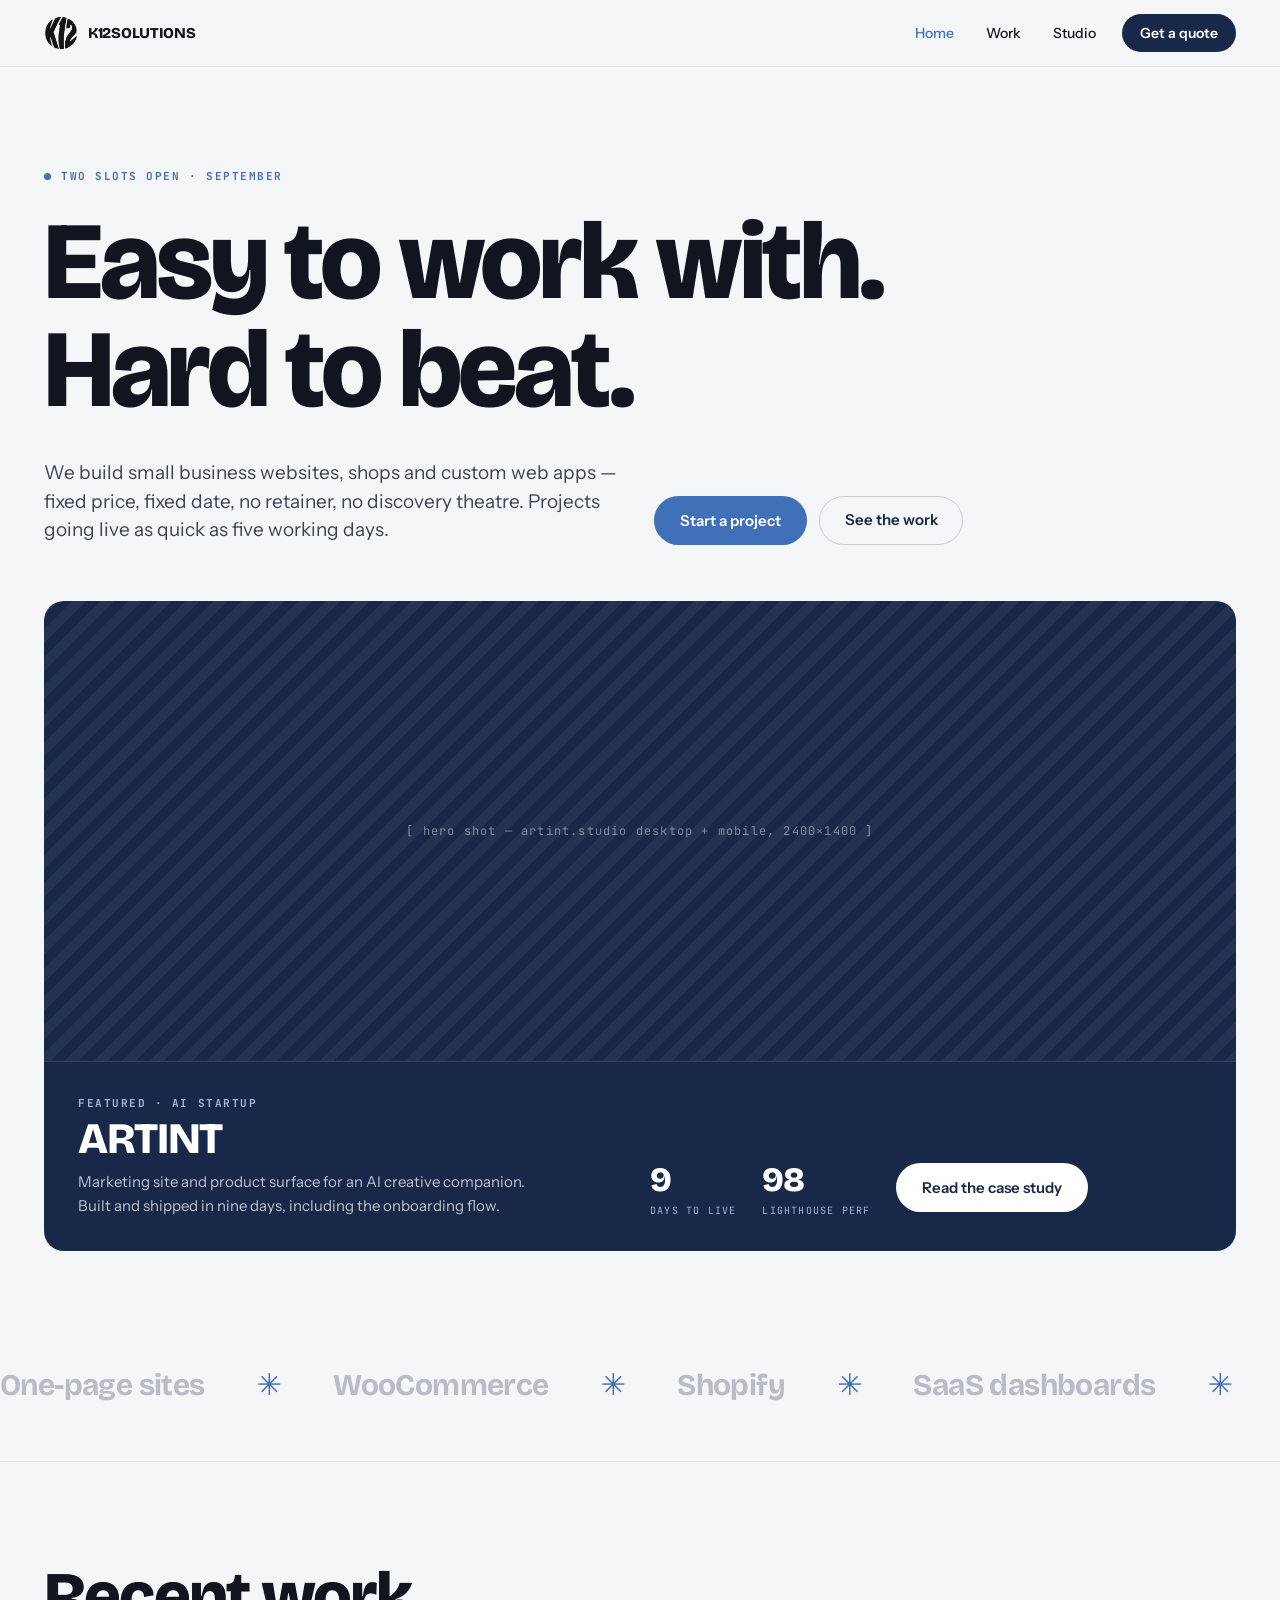
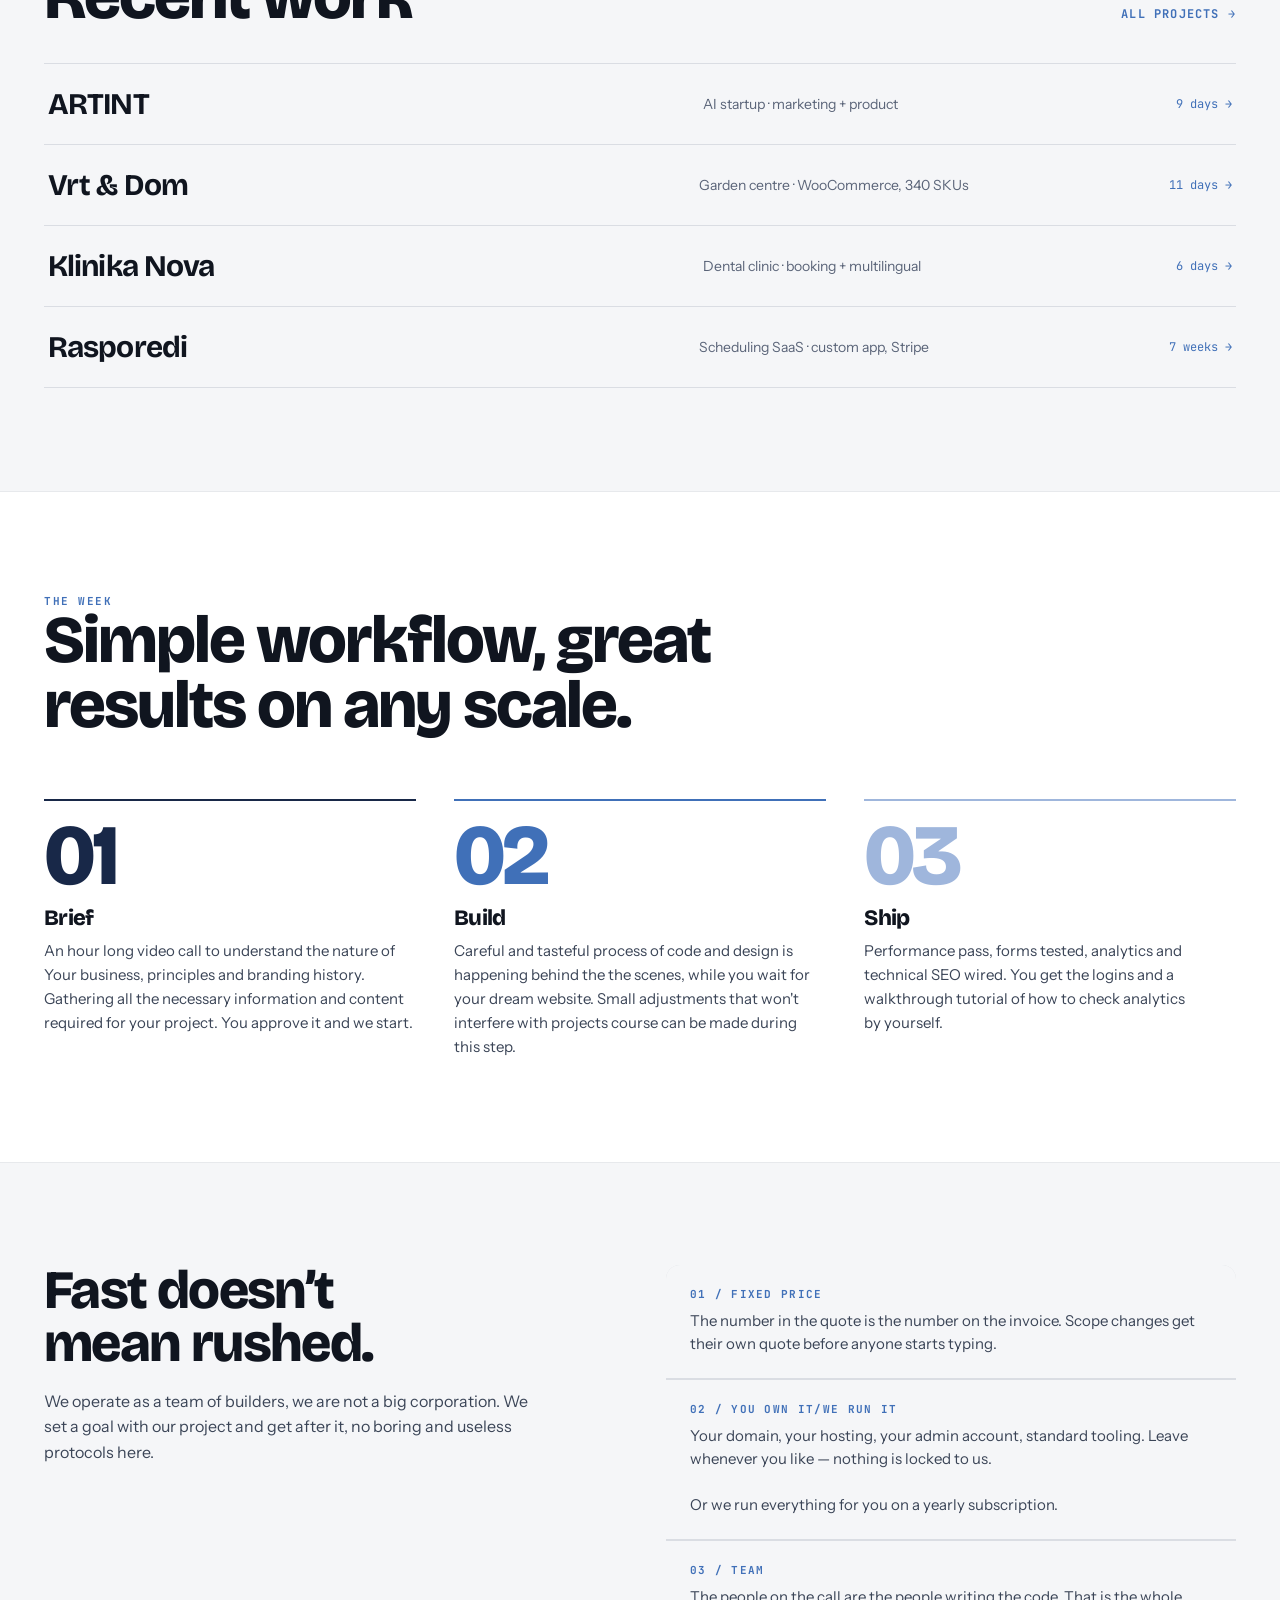
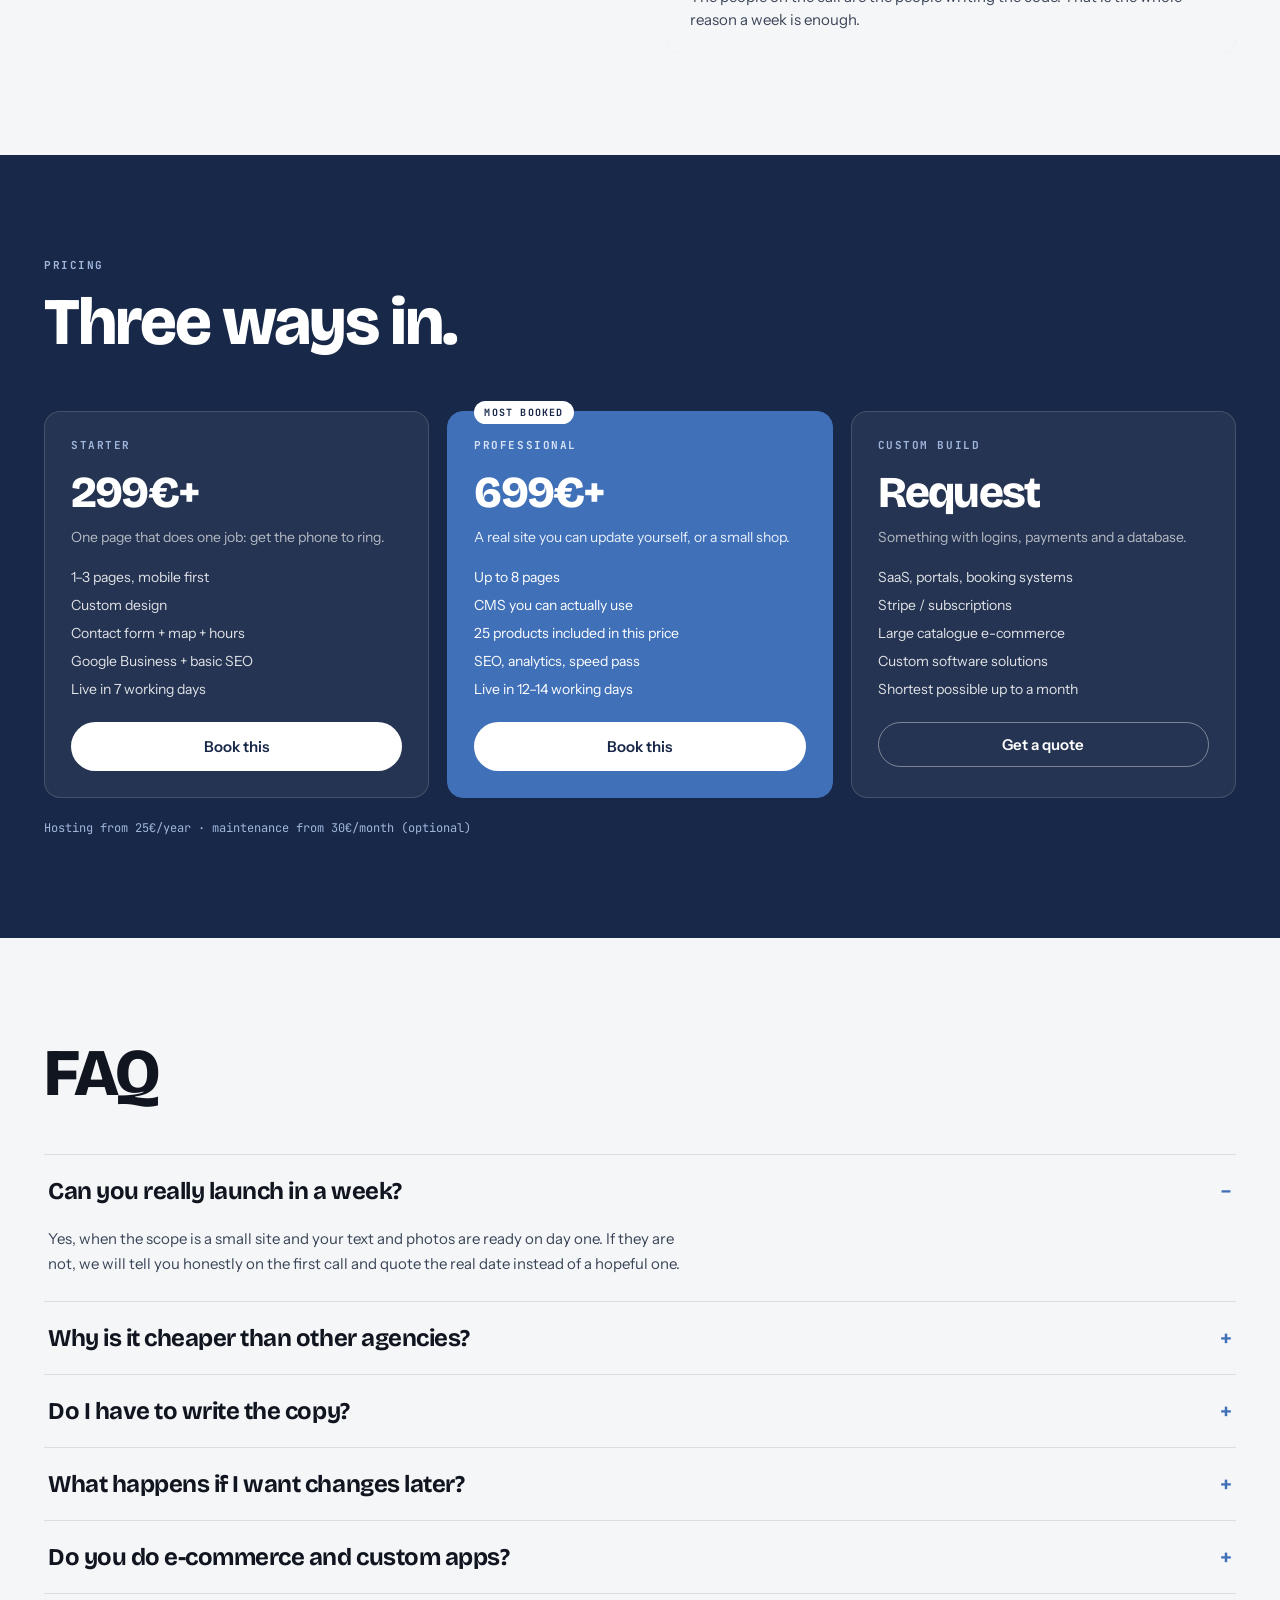
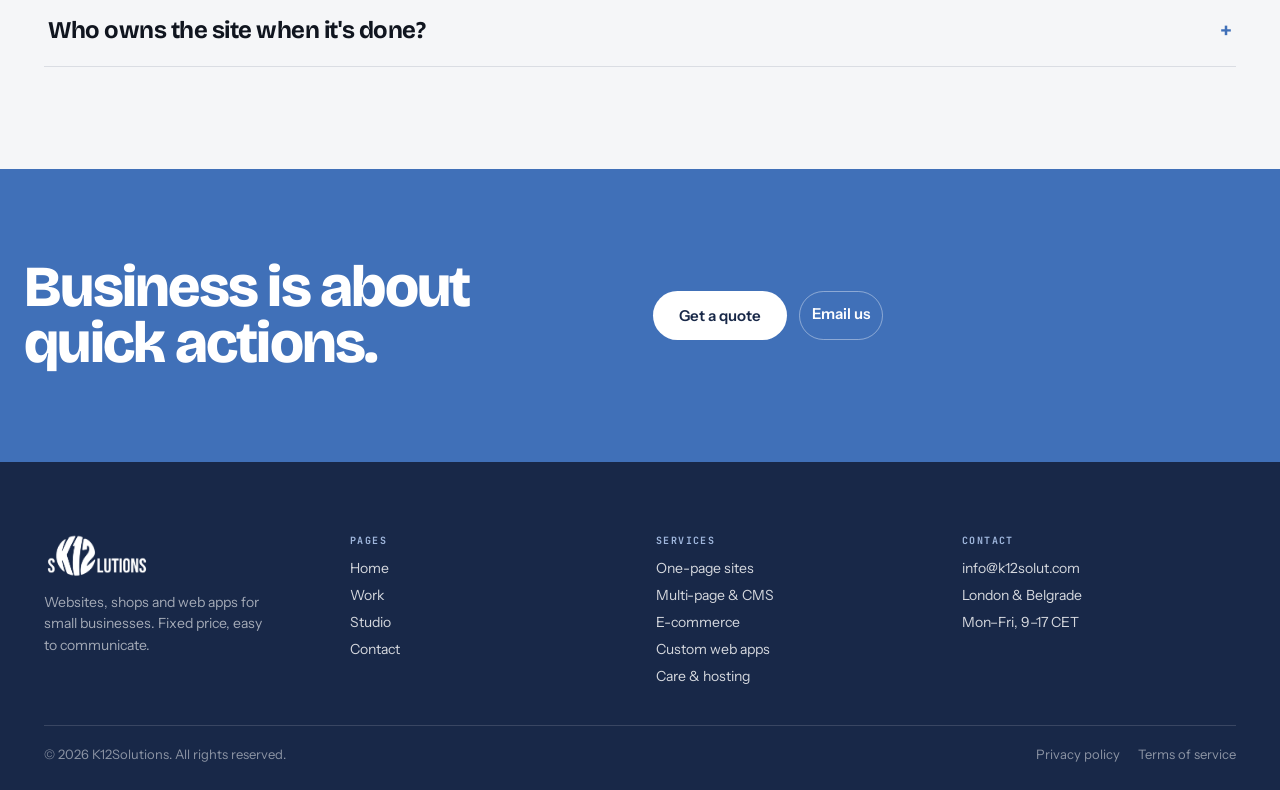
==== commit e0131622: "Removed marquee Headless WP section Added additional marquee groups for improved content display." ====
--- a/index.html
+++ b/index.html
@@ -72,8 +72,8 @@
 
 <section class="marquee-section">
 <div class="marquee-track">
-<div class="marquee-group"><span>One-page sites</span><span class="marquee-dot">&#10035;</span><span>WooCommerce</span><span class="marquee-dot">&#10035;</span><span>Shopify</span><span class="marquee-dot">&#10035;</span><span>Headless WP</span><span class="marquee-dot">&#10035;</span><span>SaaS dashboards</span><span class="marquee-dot">&#10035;</span><span>Booking systems</span><span class="marquee-dot">&#10035;</span><span>Stripe checkout</span><span class="marquee-dot">&#10035;</span></div>
-<div class="marquee-group"><span>One-page sites</span><span class="marquee-dot">&#10035;</span><span>WooCommerce</span><span class="marquee-dot">&#10035;</span><span>Shopify</span><span class="marquee-dot">&#10035;</span><span>Headless WP</span><span class="marquee-dot">&#10035;</span><span>SaaS dashboards</span><span class="marquee-dot">&#10035;</span><span>Booking systems</span><span class="marquee-dot">&#10035;</span><span>Stripe checkout</span><span class="marquee-dot">&#10035;</span></div>
+<div class="marquee-group"><span>One-page sites</span><span class="marquee-dot">&#10035;</span><span>WooCommerce</span><span class="marquee-dot">&#10035;</span><span>Shopify</span><span class="marquee-dot">&#10035;</span><span>SaaS dashboards</span><span class="marquee-dot">&#10035;</span><span>Booking systems</span><span class="marquee-dot">&#10035;</span><span>Stripe checkout</span><span class="marquee-dot">&#10035;</span></div>
+<div class="marquee-group"><span>One-page sites</span><span class="marquee-dot">&#10035;</span><span>WooCommerce</span><span class="marquee-dot">&#10035;</span><span>Shopify</span><span class="marquee-dot">&#10035;</span><span>SaaS dashboards</span><span class="marquee-dot">&#10035;</span><span>Booking systems</span><span class="marquee-dot">&#10035;</span><span>Stripe checkout</span><span class="marquee-dot">&#10035;</span></div>
 </div>
 </section>
 
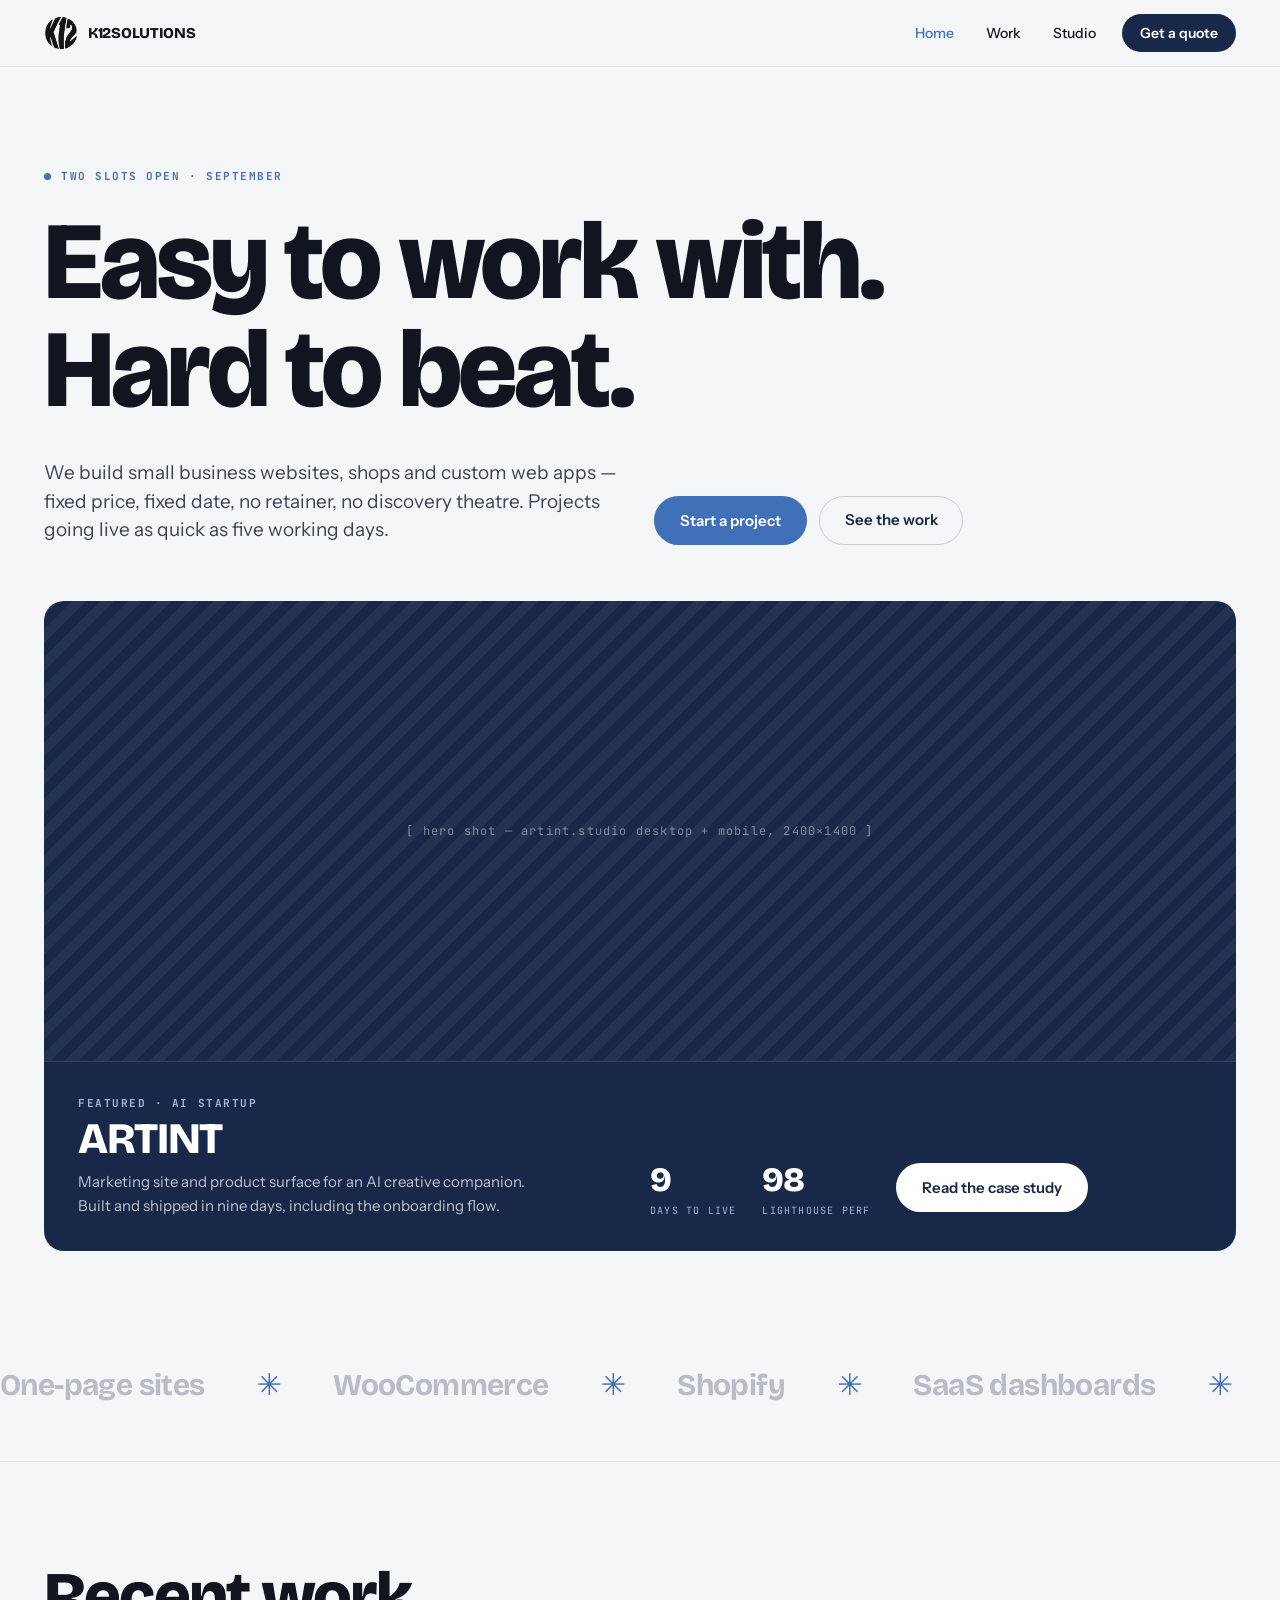
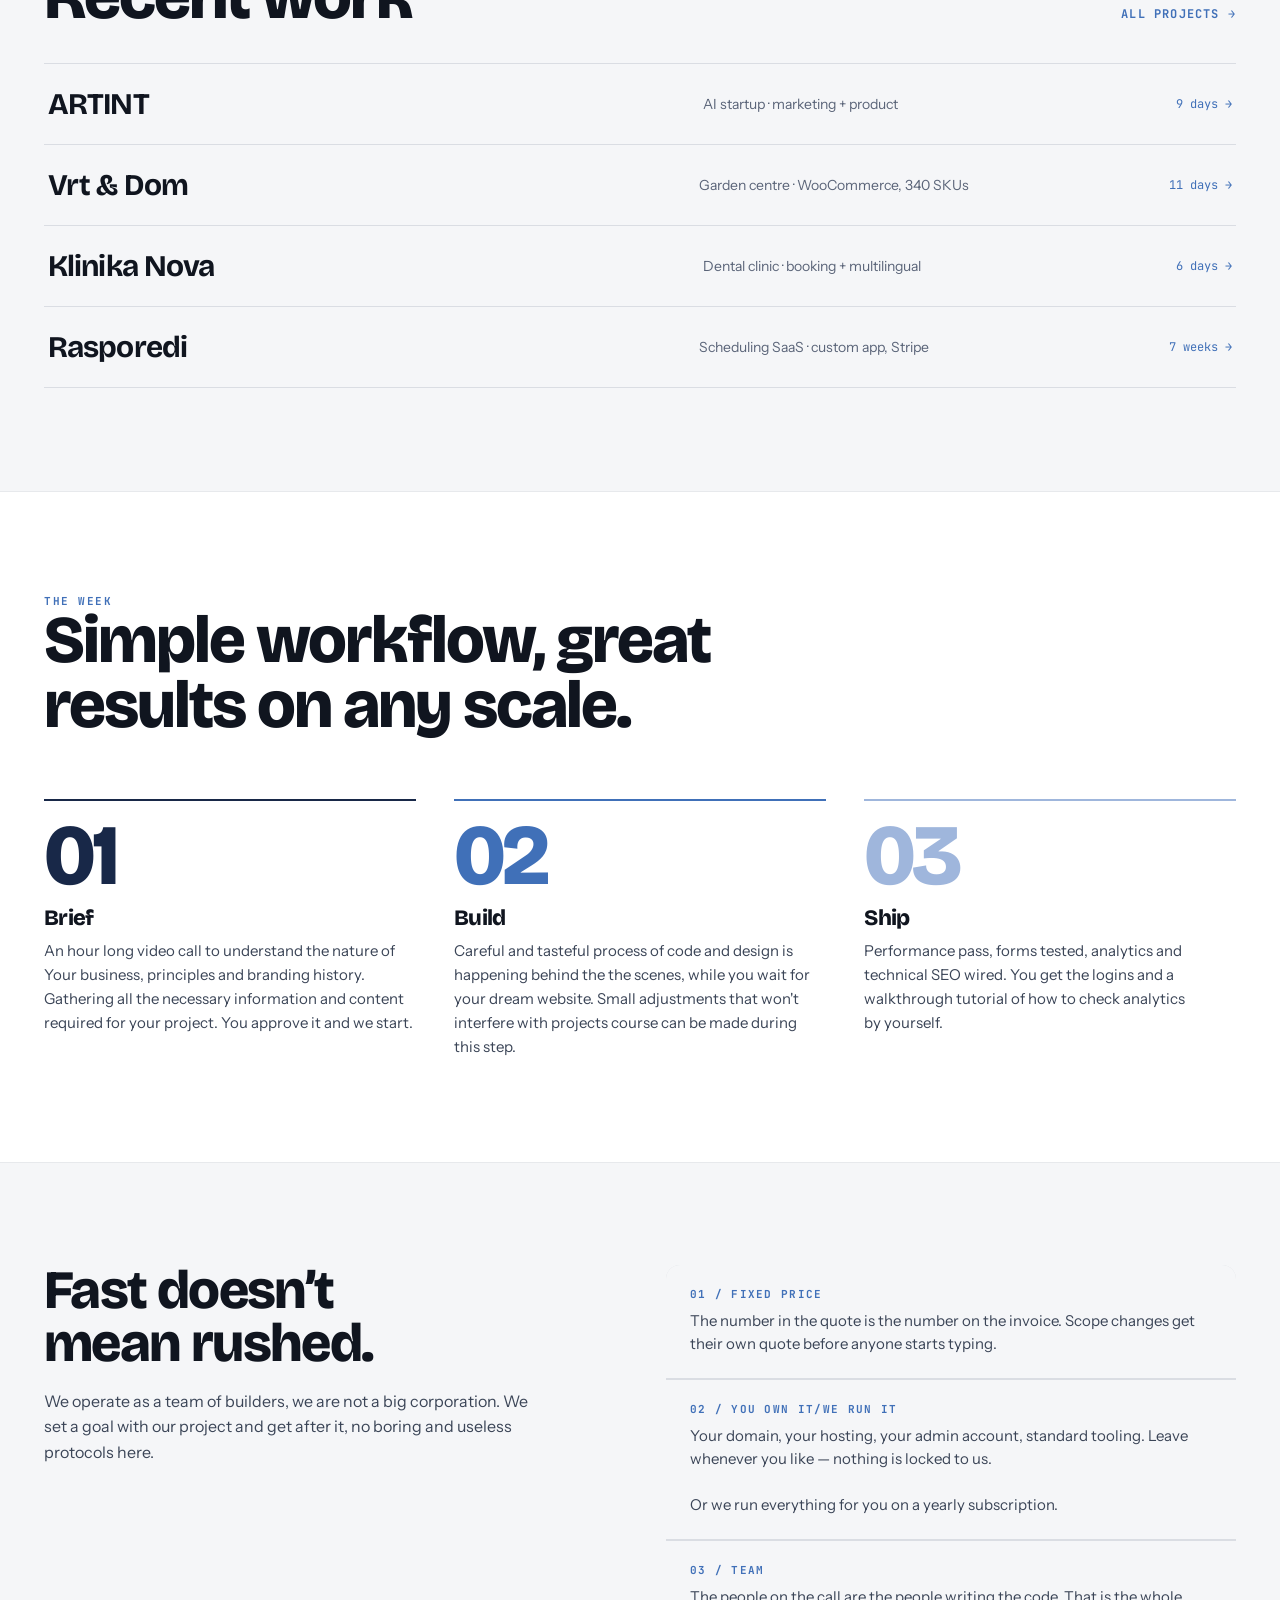
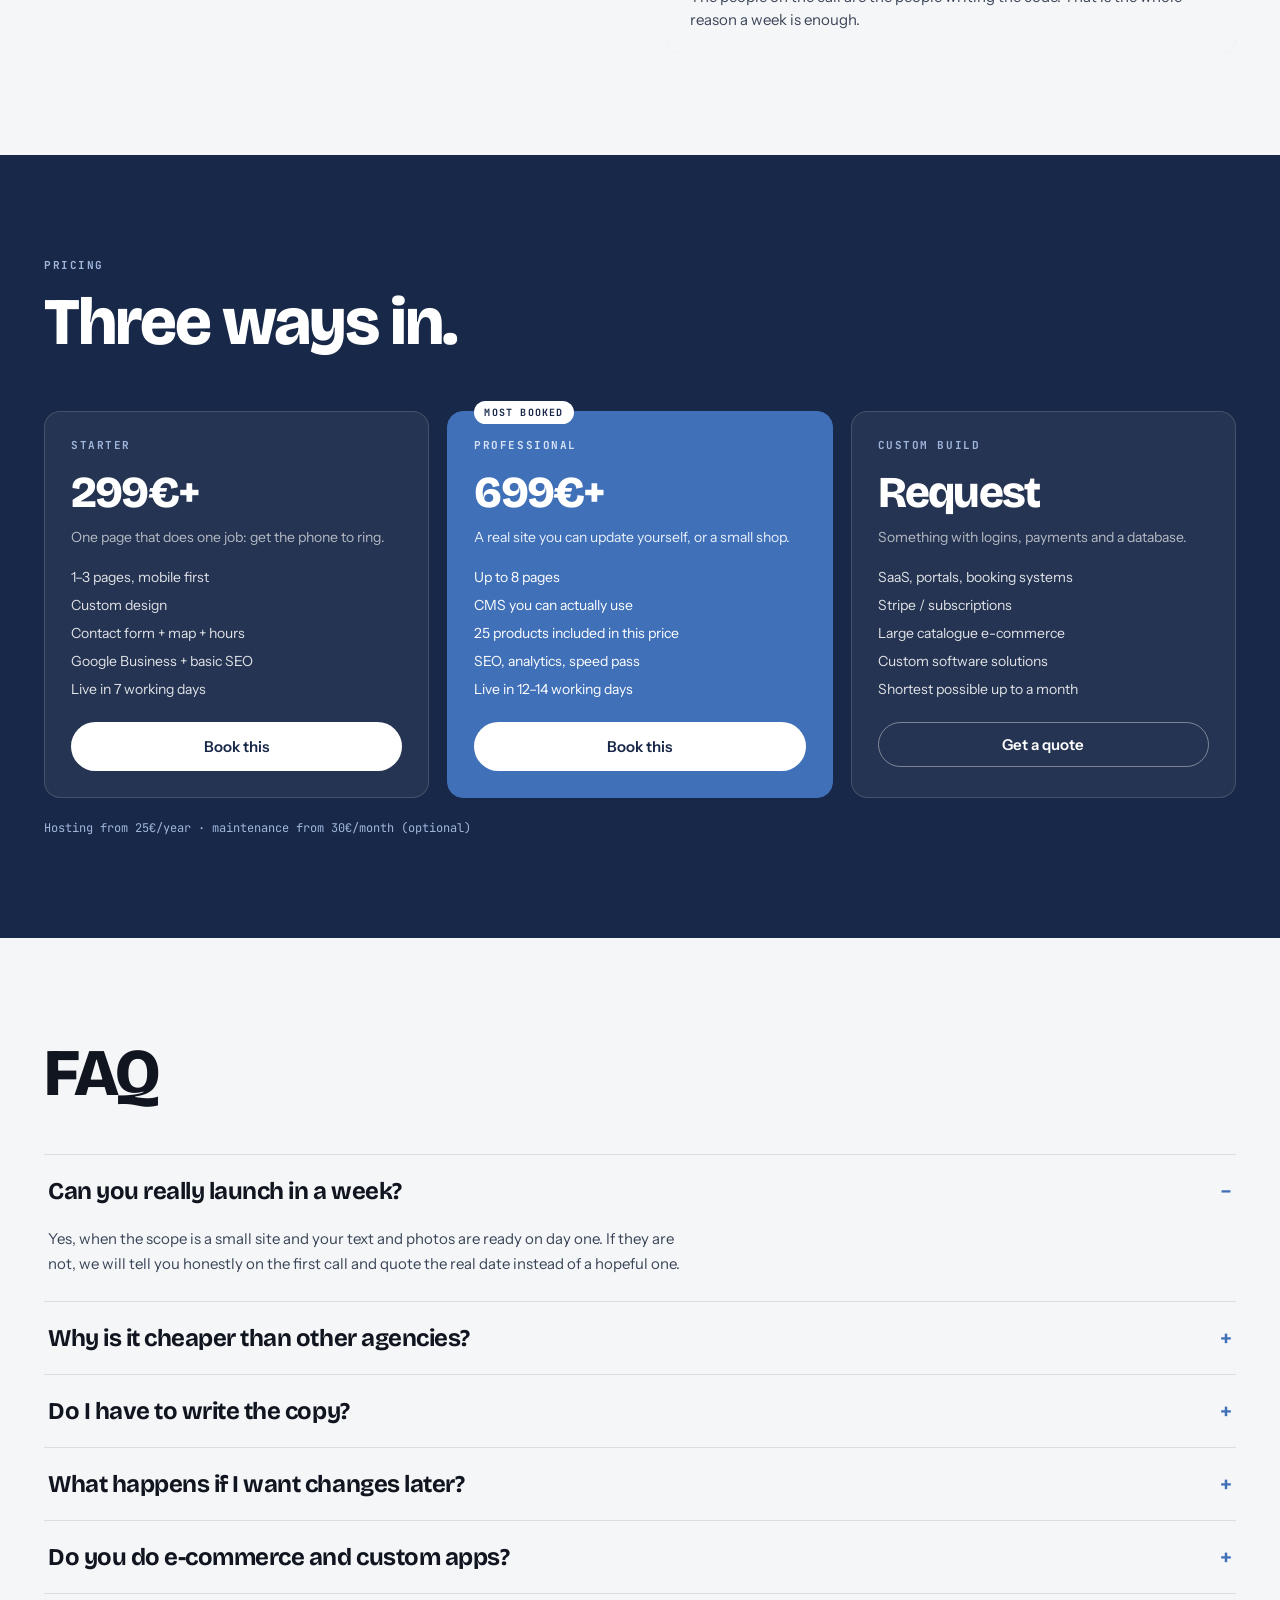
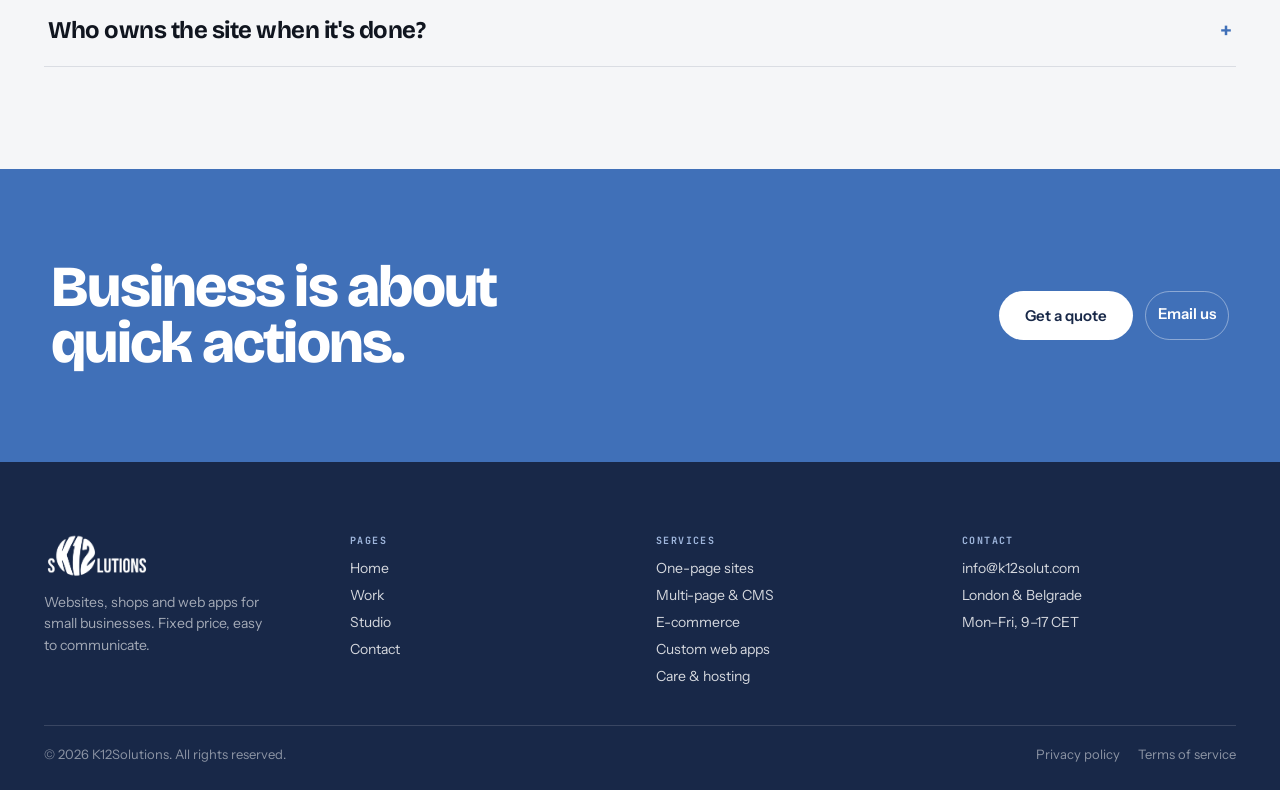
==== commit 06fc0357: "Updates v1.2" ====
--- a/index.html
+++ b/index.html
@@ -1,210 +1,472 @@
-<!DOCTYPE html>
+<!doctype html>
 <html lang="en">
-<head>
-<meta charset="utf-8">
-<meta name="viewport" content="width=device-width, initial-scale=1">
-<title>K12Solutions — Live in a week, not a quarter</title>
-<meta name="description" content="Fixed-price websites, shops and web apps, delivered in about a week.">
-<link rel="preconnect" href="https://fonts.googleapis.com">
-<link rel="preconnect" href="https://fonts.gstatic.com" crossorigin>
-<link href="https://fonts.googleapis.com/css2?family=Bricolage+Grotesque:opsz,wght@12..96,600;12..96,700;12..96,800&family=Instrument+Sans:wght@400;500;600&family=JetBrains+Mono:wght@500;700&display=swap" rel="stylesheet">
-<link rel="stylesheet" href="style.css">
-</head>
-<body>
-<div class="page-wrap">
-<header class="site-header">
-<div class="header-inner">
-<a href="index.html" class="logo">
-<img src="assets/k12-mark.png" alt="K12Solutions" class="logo-mark">
-<span class="logo-text">K12SOLUTIONS</span>
-</a>
-<nav class="nav-desktop">
-<a href="index.html" class="nav-link is-active">Home</a>
-<a href="work.html" class="nav-link">Work</a>
-<a href="about.html" class="nav-link">Studio</a>
-<a href="contact.html" class="nav-cta">Get a quote</a>
-</nav>
-<button class="nav-toggle" aria-label="Toggle menu">
-<span class="nav-toggle-bars">
-<span class="nav-toggle-bar"></span>
-<span class="nav-toggle-bar"></span>
-<span class="nav-toggle-bar"></span>
-</span>
-</button>
-</div>
-<nav class="nav-mobile">
-<a href="index.html" class="nav-mobile-link is-active">Home</a>
-<a href="work.html" class="nav-mobile-link">Work</a>
-<a href="about.html" class="nav-mobile-link">Studio</a>
-<a href="contact.html" class="nav-mobile-cta">Get a quote</a>
-</nav>
-</header>
-<main>
-<section class="container hero">
-<div class="hero-badge"><span class="hero-dot"></span><span class="tag">Two slots open &middot; September</span></div>
-<h1 class="hero-title">Easy to work with.<br>Hard to beat.</h1>
-<div class="hero-row">
-<p class="hero-lede">We build small business websites, shops and custom web apps &mdash; fixed price, fixed date, no retainer, no discovery theatre. Projects going live as quick as five working days.</p>
-<div class="hero-actions">
-<a href="contact.html" class="btn btn-primary">Start a project</a>
-<a href="work.html" class="btn btn-secondary">See the work</a>
-</div>
-</div>
-</section>
-
-<section class="container">
-<div class="feature-banner">
-<div class="feature-media"><span class="feature-media-label">[ hero shot &mdash; artint.studio desktop + mobile, 2400&times;1400 ]</span></div>
-<div class="feature-content">
-<div>
-<div class="feature-tag">Featured &middot; AI startup</div>
-<h3 class="feature-title">ARTINT</h3>
-<p class="feature-text">Marketing site and product surface for an AI creative companion. Built and shipped in nine days, including the onboarding flow.</p>
-</div>
-<div class="feature-stats">
-<div class="stat"><div class="stat-num">9</div><div class="stat-label">days to live</div></div>
-<div class="stat"><div class="stat-num">98</div><div class="stat-label">lighthouse perf</div></div>
-<a href="case-artint.html" class="btn btn-light feature-link">Read the case study</a>
-</div>
-</div>
-</div>
-</section>
-
-<section class="marquee-section">
-<div class="marquee-track">
-<div class="marquee-group"><span>One-page sites</span><span class="marquee-dot">&#10035;</span><span>WooCommerce</span><span class="marquee-dot">&#10035;</span><span>Shopify</span><span class="marquee-dot">&#10035;</span><span>SaaS dashboards</span><span class="marquee-dot">&#10035;</span><span>Booking systems</span><span class="marquee-dot">&#10035;</span><span>Stripe checkout</span><span class="marquee-dot">&#10035;</span></div>
-<div class="marquee-group"><span>One-page sites</span><span class="marquee-dot">&#10035;</span><span>WooCommerce</span><span class="marquee-dot">&#10035;</span><span>Shopify</span><span class="marquee-dot">&#10035;</span><span>SaaS dashboards</span><span class="marquee-dot">&#10035;</span><span>Booking systems</span><span class="marquee-dot">&#10035;</span><span>Stripe checkout</span><span class="marquee-dot">&#10035;</span></div>
-</div>
-</section>
-
-<section class="container work-section">
-<div class="work-header">
-<h2 class="work-header-title">Recent work</h2>
-<a href="work.html" class="work-all-link">All projects &rarr;</a>
-</div>
-<ul class="work-list">
-<li class="work-row"><a href="case-artint.html" class="work-link"><span class="work-name">ARTINT</span><span class="work-meta">AI startup &middot; marketing + product</span><span class="work-time">9 days &rarr;</span></a></li>
-<li class="work-row"><a href="case-vrt.html" class="work-link"><span class="work-name">Vrt &amp; Dom</span><span class="work-meta">Garden centre &middot; WooCommerce, 340 SKUs</span><span class="work-time">11 days &rarr;</span></a></li>
-<li class="work-row"><a href="case-nova.html" class="work-link"><span class="work-name">Klinika Nova</span><span class="work-meta">Dental clinic &middot; booking + multilingual</span><span class="work-time">6 days &rarr;</span></a></li>
-<li class="work-row"><a href="case-rasporedi.html" class="work-link"><span class="work-name">Rasporedi</span><span class="work-meta">Scheduling SaaS &middot; custom app, Stripe</span><span class="work-time">7 weeks &rarr;</span></a></li>
-</ul>
-</section>
-
-<section class="week-section">
-<div class="container week-inner">
-<div class="tag">The week</div>
-<h2 class="week-title">Simple workflow, great results on any scale.</h2>
-<div class="week-grid">
-<div class="week-item"><div class="week-num">01</div><h3 class="week-heading">Brief</h3><p class="week-text">An hour long video call to understand the nature of Your business, principles and branding history. Gathering all the necessary information and content required for your project. You approve it and we start.</p></div>
-<div class="week-item is-blue"><div class="week-num">02</div><h3 class="week-heading">Build</h3><p class="week-text">Careful and tasteful process of code and design is happening behind the the scenes, while you wait for your dream website. Small adjustments that won't interfere with projects course can be made during this step.</p></div>
-<div class="week-item is-pale"><div class="week-num">03</div><h3 class="week-heading">Ship</h3><p class="week-text">Performance pass, forms tested, analytics and technical SEO wired. You get the logins and a walkthrough tutorial of how to check analytics by yourself.</p></div>
-</div>
-</div>
-</section>
-
-<section class="container value-section">
-<div class="value-grid">
-<div>
-<h2 class="value-title">Fast doesn&rsquo;t mean rushed.</h2>
-<p class="value-text">We operate as a team of builders, we are not a big corporation. We set a goal with our project and get after it, no boring and useless protocols here.</p>
-</div>
-<div class="value-list">
-<div class="value-row"><div class="value-row-label">01 / Fixed price</div><p class="value-row-text">The number in the quote is the number on the invoice. Scope changes get their own quote before anyone starts typing.</p></div>
-<div class="value-row"><div class="value-row-label">02 / YOU OWN IT/WE RUN IT</div><p class="value-row-text">Your domain, your hosting, your admin account, standard tooling. Leave whenever you like &mdash; nothing is locked to us.<br><br>Or we run everything for you on a yearly subscription.</p></div>
-<div class="value-row"><div class="value-row-label">03 / TEAM</div><p class="value-row-text">The people on the call are the people writing the code. That is the whole reason a week is enough.</p></div>
-</div>
-</div>
-</section>
-
-<section class="pricing-section">
-<div class="container pricing-inner">
-<div class="tag-light" style="font-family:'JetBrains Mono',monospace;font-size:11px;font-weight:700;letter-spacing:.14em;text-transform:uppercase;margin-bottom:18px">Pricing</div>
-<h2 class="pricing-title">Three ways in.</h2>
-<div class="pricing-grid">
-<div class="price-card">
-<div class="price-plan">Starter</div>
-<div class="price-amount">299&euro;+</div>
-<p class="price-desc">One page that does one job: get the phone to ring.</p>
-<ul class="price-features"><li>1&ndash;3 pages, mobile first</li><li>Custom design</li><li>Contact form + map + hours</li><li>Google Business + basic SEO</li><li>Live in 7 working days</li></ul>
-<a href="contact.html" class="btn btn-light price-cta">Book this</a>
-</div>
-<div class="price-card is-featured">
-<div class="price-badge">Most booked</div>
-<div class="price-plan">Professional</div>
-<div class="price-amount">699&euro;+</div>
-<p class="price-desc">A real site you can update yourself, or a small shop.</p>
-<ul class="price-features"><li>Up to 8 pages</li><li>CMS you can actually use</li><li>25 products included in this price</li><li>SEO, analytics, speed pass</li><li>Live in 12&ndash;14 working days</li></ul>
-<a href="contact.html" class="btn btn-light price-cta">Book this</a>
-</div>
-<div class="price-card">
-<div class="price-plan">Custom build</div>
-<div class="price-amount">Request</div>
-<p class="price-desc">Something with logins, payments and a database.</p>
-<ul class="price-features"><li>SaaS, portals, booking systems</li><li>Stripe / subscriptions</li><li>Large catalogue e-commerce</li><li>Custom software solutions</li><li>Shortest possible up to a month</li></ul>
-<a href="contact.html" class="btn btn-outline-light price-cta">Get a quote</a>
-</div>
-</div>
-<p class="pricing-note">Hosting from 25&euro;/year &middot; maintenance from 30&euro;/month (optional)</p>
-</div>
-</section>
-
-<section class="container faq-section">
-<h2 class="faq-title">FAQ</h2>
-<div class="faq-list">
-<div class="faq-item is-open"><button class="faq-question"><span>Can you really launch in a week?</span><span class="faq-sign">&ndash;</span></button><p class="faq-answer">Yes, when the scope is a small site and your text and photos are ready on day one. If they are not, we will tell you honestly on the first call and quote the real date instead of a hopeful one.</p></div>
-<div class="faq-item"><button class="faq-question"><span>Why is it cheaper than other agencies?</span><span class="faq-sign">+</span></button><p class="faq-answer">Because there are two of us and no overhead to fund. You are paying for build hours, not for a sales team, an office, or the four weeks a bigger shop would spend scheduling you.</p></div>
-<div class="faq-item"><button class="faq-question"><span>Do I have to write the copy?</span><span class="faq-sign">+</span></button><p class="faq-answer">You can, and it is faster if you do. If writing is not your thing we will draft it from the call and your existing material &mdash; included in Professional, 150&euro; extra on Starter.</p></div>
-<div class="faq-item"><button class="faq-question"><span>What happens if I want changes later?</span><span class="faq-sign">+</span></button><p class="faq-answer">Small edits you can make yourself in the CMS; we show you how before handover. Bigger changes are quoted per job, or covered by a care plan if you want us on call.</p></div>
-<div class="faq-item"><button class="faq-question"><span>Do you do e-commerce and custom apps?</span><span class="faq-sign">+</span></button><p class="faq-answer">Both. Shops run on WooCommerce or Shopify depending on your catalogue; custom apps are built properly with logins, roles, payments and a database. Those are quoted in sprints, not days.</p></div>
-<div class="faq-item"><button class="faq-question"><span>Who owns the site when it's done?</span><span class="faq-sign">+</span></button><p class="faq-answer">You do &mdash; domain, hosting account, code, admin logins, all in your name. We do not hold anything hostage and there is no contract to exit.</p></div>
-</div>
-</section>
-</main><section class="cta-section">
-<div class="cta-inner">
-<h2 class="cta-title">Business is about quick actions.</h2>
-<div class="cta-actions">
-<a href="contact.html" class="btn btn-light">Get a quote</a>
-<a href="mailto:hello@k12solut.com" class="btn btn-outline-light">Email us</a>
-</div>
-</div>
-</section>
-<footer class="site-footer">
-<div class="container footer-inner">
-<div class="footer-grid">
-<div>
-<img src="assets/k12-wordmark-white.png" alt="K12Solutions" class="footer-logo">
-<p class="footer-tagline">Websites, shops and web apps for small businesses. Fixed price, easy to communicate.</p>
-</div>
-<div>
-<div class="footer-col-title">Pages</div>
-<ul class="footer-links">
-<li><a href="index.html">Home</a></li>
-<li><a href="work.html">Work</a></li>
-<li><a href="about.html">Studio</a></li>
-<li><a href="contact.html">Contact</a></li>
-</ul>
-</div>
-<div>
-<div class="footer-col-title">Services</div>
-<ul class="footer-links">
-<li>One-page sites</li><li>Multi-page &amp; CMS</li><li>E-commerce</li><li>Custom web apps</li><li>Care &amp; hosting</li>
-</ul>
-</div>
-<div>
-<div class="footer-col-title">Contact</div>
-<ul class="footer-links">
-<li><a href="mailto:hello@k12solut.com">info@k12solut.com</a></li>
-<li>London &amp; Belgrade</li><li>Mon&ndash;Fri, 9&ndash;17 CET</li>
-</ul>
-</div>
-</div>
-<div class="footer-bottom">
-<span>&copy; 2026 K12Solutions. All rights reserved.</span>
-<span class="footer-legal"><a href="#">Privacy policy</a><a href="#">Terms of service</a></span>
-</div>
-</div>
-</footer>
-</div>
-<script src="script.js"></script>
-</body>
+  <head>
+    <meta charset="utf-8" />
+    <meta name="viewport" content="width=device-width, initial-scale=1" />
+    <title>K12Solutions — Live in a week, not a quarter</title>
+    <meta
+      name="description"
+      content="Fixed-price websites, shops and web apps, delivered in about a week."
+    />
+    <link rel="preconnect" href="https://fonts.googleapis.com" />
+    <link rel="preconnect" href="https://fonts.gstatic.com" crossorigin />
+    <link
+      href="https://fonts.googleapis.com/css2?family=Bricolage+Grotesque:opsz,wght@12..96,600;12..96,700;12..96,800&family=Instrument+Sans:wght@400;500;600&family=JetBrains+Mono:wght@500;700&display=swap"
+      rel="stylesheet"
+    />
+    <link rel="stylesheet" href="assets/css/style.css" />
+  </head>
+  <body>
+    <div class="page-wrap">
+      <header class="site-header">
+        <div class="header-inner">
+          <a href="index.html" class="logo">
+            <img
+              src="assets/k12-mark.png"
+              alt="K12Solutions"
+              class="logo-mark"
+            />
+            <span class="logo-text">K12SOLUTIONS</span>
+          </a>
+          <nav class="nav-desktop">
+            <a href="index.html" class="nav-link is-active">Home</a>
+            <a href="work.html" class="nav-link">Work</a>
+            <a href="about.html" class="nav-link">Studio</a>
+            <a href="contact.html" class="nav-cta">Get a quote</a>
+          </nav>
+          <button class="nav-toggle" aria-label="Toggle menu">
+            <span class="nav-toggle-bars">
+              <span class="nav-toggle-bar"></span>
+              <span class="nav-toggle-bar"></span>
+              <span class="nav-toggle-bar"></span>
+            </span>
+          </button>
+        </div>
+        <nav class="nav-mobile">
+          <a href="index.html" class="nav-mobile-link is-active">Home</a>
+          <a href="work.html" class="nav-mobile-link">Work</a>
+          <a href="about.html" class="nav-mobile-link">Studio</a>
+          <a href="contact.html" class="nav-mobile-cta">Get a quote</a>
+        </nav>
+      </header>
+      <main>
+        <section class="container hero">
+          <div class="hero-badge">
+            <span class="hero-dot"></span
+            ><span class="tag">Two slots open &middot; September</span>
+          </div>
+          <h1 class="hero-title">Easy to work with.<br />Hard to beat.</h1>
+          <div class="hero-row">
+            <p class="hero-lede">
+              We build small business websites, shops and custom web apps
+              &mdash; fixed price, fixed date, no retainer, no discovery
+              theatre. Projects going live as quick as five working days.
+            </p>
+            <div class="hero-actions">
+              <a href="contact.html" class="btn btn-primary">Start a project</a>
+              <a href="work.html" class="btn btn-secondary">See the work</a>
+            </div>
+          </div>
+        </section>
+
+        <section class="container">
+          <div class="feature-banner">
+            <div class="feature-media">
+              <span class="feature-media-label"
+                >[ hero shot &mdash; artint.studio desktop + mobile,
+                2400&times;1400 ]</span
+              >
+            </div>
+            <div class="feature-content">
+              <div>
+                <div class="feature-tag">Featured &middot; AI startup</div>
+                <h3 class="feature-title">ARTINT</h3>
+                <p class="feature-text">
+                  Marketing site and product surface for an AI creative
+                  companion. Built and shipped in nine days, including the
+                  onboarding flow.
+                </p>
+              </div>
+              <div class="feature-stats">
+                <div class="stat">
+                  <div class="stat-num">9</div>
+                  <div class="stat-label">days to live</div>
+                </div>
+                <div class="stat">
+                  <div class="stat-num">98</div>
+                  <div class="stat-label">lighthouse perf</div>
+                </div>
+                <a href="case-artint.html" class="btn btn-light feature-link"
+                  >Read the case study</a
+                >
+              </div>
+            </div>
+          </div>
+        </section>
+
+        <section class="marquee-section">
+          <div class="marquee-track">
+            <div class="marquee-group">
+              <span>One-page sites</span
+              ><span class="marquee-dot">&#10035;</span><span>WooCommerce</span
+              ><span class="marquee-dot">&#10035;</span><span>Shopify</span
+              ><span class="marquee-dot">&#10035;</span
+              ><span>SaaS dashboards</span
+              ><span class="marquee-dot">&#10035;</span
+              ><span>Booking systems</span
+              ><span class="marquee-dot">&#10035;</span
+              ><span>Stripe checkout</span
+              ><span class="marquee-dot">&#10035;</span>
+            </div>
+            <div class="marquee-group">
+              <span>One-page sites</span
+              ><span class="marquee-dot">&#10035;</span><span>WooCommerce</span
+              ><span class="marquee-dot">&#10035;</span><span>Shopify</span
+              ><span class="marquee-dot">&#10035;</span
+              ><span>SaaS dashboards</span
+              ><span class="marquee-dot">&#10035;</span
+              ><span>Booking systems</span
+              ><span class="marquee-dot">&#10035;</span
+              ><span>Stripe checkout</span
+              ><span class="marquee-dot">&#10035;</span>
+            </div>
+          </div>
+        </section>
+
+        <section class="container work-section">
+          <div class="work-header">
+            <h2 class="work-header-title">Recent work</h2>
+            <a href="work.html" class="work-all-link">All projects &rarr;</a>
+          </div>
+          <ul class="work-list">
+            <li class="work-row">
+              <a href="case-artint.html" class="work-link"
+                ><span class="work-name">ARTINT</span
+                ><span class="work-meta"
+                  >AI startup &middot; marketing + product</span
+                ><span class="work-time">9 days &rarr;</span></a
+              >
+            </li>
+            <li class="work-row">
+              <a href="case-vrt.html" class="work-link"
+                ><span class="work-name">Vrt &amp; Dom</span
+                ><span class="work-meta"
+                  >Garden centre &middot; WooCommerce, 340 SKUs</span
+                ><span class="work-time">11 days &rarr;</span></a
+              >
+            </li>
+            <li class="work-row">
+              <a href="case-nova.html" class="work-link"
+                ><span class="work-name">Klinika Nova</span
+                ><span class="work-meta"
+                  >Dental clinic &middot; booking + multilingual</span
+                ><span class="work-time">6 days &rarr;</span></a
+              >
+            </li>
+            <li class="work-row">
+              <a href="case-rasporedi.html" class="work-link"
+                ><span class="work-name">Rasporedi</span
+                ><span class="work-meta"
+                  >Scheduling SaaS &middot; custom app, Stripe</span
+                ><span class="work-time">7 weeks &rarr;</span></a
+              >
+            </li>
+          </ul>
+        </section>
+
+        <section class="week-section">
+          <div class="container week-inner">
+            <div class="tag">The week</div>
+            <h2 class="week-title">
+              Simple workflow, great results on any scale.
+            </h2>
+            <div class="week-grid">
+              <div class="week-item">
+                <div class="week-num">01</div>
+                <h3 class="week-heading">Brief</h3>
+                <p class="week-text">
+                  An hour long video call to understand the nature of Your
+                  business, principles and branding history. Gathering all the
+                  necessary information and content required for your project.
+                  You approve it and we start.
+                </p>
+              </div>
+              <div class="week-item is-blue">
+                <div class="week-num">02</div>
+                <h3 class="week-heading">Build</h3>
+                <p class="week-text">
+                  Careful and tasteful process of code and design is happening
+                  behind the the scenes, while you wait for your dream website.
+                  Small adjustments that won't interfere with projects course
+                  can be made during this step.
+                </p>
+              </div>
+              <div class="week-item is-pale">
+                <div class="week-num">03</div>
+                <h3 class="week-heading">Ship</h3>
+                <p class="week-text">
+                  Performance pass, forms tested, analytics and technical SEO
+                  wired. You get the logins and a walkthrough tutorial of how to
+                  check analytics by yourself.
+                </p>
+              </div>
+            </div>
+          </div>
+        </section>
+
+        <section class="container value-section">
+          <div class="value-grid">
+            <div>
+              <h2 class="value-title">Fast doesn&rsquo;t mean rushed.</h2>
+              <p class="value-text">
+                We operate as a team of builders, we are not a big corporation.
+                We set a goal with our project and get after it, no boring and
+                useless protocols here.
+              </p>
+            </div>
+            <div class="value-list">
+              <div class="value-row">
+                <div class="value-row-label">01 / Fixed price</div>
+                <p class="value-row-text">
+                  The number in the quote is the number on the invoice. Scope
+                  changes get their own quote before anyone starts typing.
+                </p>
+              </div>
+              <div class="value-row">
+                <div class="value-row-label">02 / YOU OWN IT/WE RUN IT</div>
+                <p class="value-row-text">
+                  Your domain, your hosting, your admin account, standard
+                  tooling. Leave whenever you like &mdash; nothing is locked to
+                  us.<br /><br />Or we run everything for you on a yearly
+                  subscription.
+                </p>
+              </div>
+              <div class="value-row">
+                <div class="value-row-label">03 / TEAM</div>
+                <p class="value-row-text">
+                  The people on the call are the people writing the code. That
+                  is the whole reason a week is enough.
+                </p>
+              </div>
+            </div>
+          </div>
+        </section>
+
+        <section class="pricing-section">
+          <div class="container pricing-inner">
+            <div
+              class="tag-light"
+              style="
+                font-family: &quot;JetBrains Mono&quot;, monospace;
+                font-size: 11px;
+                font-weight: 700;
+                letter-spacing: 0.14em;
+                text-transform: uppercase;
+                margin-bottom: 18px;
+              "
+            >
+              Pricing
+            </div>
+            <h2 class="pricing-title">Three ways in.</h2>
+            <div class="pricing-grid">
+              <div class="price-card">
+                <div class="price-plan">Starter</div>
+                <div class="price-amount">299&euro;+</div>
+                <p class="price-desc">
+                  One page that does one job: get the phone to ring.
+                </p>
+                <ul class="price-features">
+                  <li>1&ndash;3 pages, mobile first</li>
+                  <li>Custom design</li>
+                  <li>Contact form + map + hours</li>
+                  <li>Google Business + basic SEO</li>
+                  <li>Live in 7 working days</li>
+                </ul>
+                <a href="contact.html" class="btn btn-light price-cta"
+                  >Book this</a
+                >
+              </div>
+              <div class="price-card is-featured">
+                <div class="price-badge">Most booked</div>
+                <div class="price-plan">Professional</div>
+                <div class="price-amount">699&euro;+</div>
+                <p class="price-desc">
+                  A real site you can update yourself, or a small shop.
+                </p>
+                <ul class="price-features">
+                  <li>Up to 8 pages</li>
+                  <li>CMS you can actually use</li>
+                  <li>25 products included in this price</li>
+                  <li>SEO, analytics, speed pass</li>
+                  <li>Live in 12&ndash;14 working days</li>
+                </ul>
+                <a href="contact.html" class="btn btn-light price-cta"
+                  >Book this</a
+                >
+              </div>
+              <div class="price-card">
+                <div class="price-plan">Custom build</div>
+                <div class="price-amount">Request</div>
+                <p class="price-desc">
+                  Something with logins, payments and a database.
+                </p>
+                <ul class="price-features">
+                  <li>SaaS, portals, booking systems</li>
+                  <li>Stripe / subscriptions</li>
+                  <li>Large catalogue e-commerce</li>
+                  <li>Custom software solutions</li>
+                  <li>Shortest possible up to a month</li>
+                </ul>
+                <a href="contact.html" class="btn btn-outline-light price-cta"
+                  >Get a quote</a
+                >
+              </div>
+            </div>
+            <p class="pricing-note">
+              Hosting from 25&euro;/year &middot; maintenance from
+              30&euro;/month (optional)
+            </p>
+          </div>
+        </section>
+
+        <section class="container faq-section">
+          <h2 class="faq-title">FAQ</h2>
+          <div class="faq-list">
+            <div class="faq-item is-open">
+              <button class="faq-question">
+                <span>Can you really launch in a week?</span
+                ><span class="faq-sign">&ndash;</span>
+              </button>
+              <p class="faq-answer">
+                Yes, when the scope is a small site and your text and photos are
+                ready on day one. If they are not, we will tell you honestly on
+                the first call and quote the real date instead of a hopeful one.
+              </p>
+            </div>
+            <div class="faq-item">
+              <button class="faq-question">
+                <span>Why is it cheaper than other agencies?</span
+                ><span class="faq-sign">+</span>
+              </button>
+              <p class="faq-answer">
+                Because there are two of us and no overhead to fund. You are
+                paying for build hours, not for a sales team, an office, or the
+                four weeks a bigger shop would spend scheduling you.
+              </p>
+            </div>
+            <div class="faq-item">
+              <button class="faq-question">
+                <span>Do I have to write the copy?</span
+                ><span class="faq-sign">+</span>
+              </button>
+              <p class="faq-answer">
+                You can, and it is faster if you do. If writing is not your
+                thing we will draft it from the call and your existing material
+                &mdash; included in Professional, 150&euro; extra on Starter.
+              </p>
+            </div>
+            <div class="faq-item">
+              <button class="faq-question">
+                <span>What happens if I want changes later?</span
+                ><span class="faq-sign">+</span>
+              </button>
+              <p class="faq-answer">
+                Small edits you can make yourself in the CMS; we show you how
+                before handover. Bigger changes are quoted per job, or covered
+                by a care plan if you want us on call.
+              </p>
+            </div>
+            <div class="faq-item">
+              <button class="faq-question">
+                <span>Do you do e-commerce and custom apps?</span
+                ><span class="faq-sign">+</span>
+              </button>
+              <p class="faq-answer">
+                Both. Shops run on WooCommerce or Shopify depending on your
+                catalogue; custom apps are built properly with logins, roles,
+                payments and a database. Those are quoted in sprints, not days.
+              </p>
+            </div>
+            <div class="faq-item">
+              <button class="faq-question">
+                <span>Who owns the site when it's done?</span
+                ><span class="faq-sign">+</span>
+              </button>
+              <p class="faq-answer">
+                You do &mdash; domain, hosting account, code, admin logins, all
+                in your name. We do not hold anything hostage and there is no
+                contract to exit.
+              </p>
+            </div>
+          </div>
+        </section>
+      </main>
+      <section class="cta-section">
+        <div class="cta-inner">
+          <h2 class="cta-title">Business is about quick actions.</h2>
+          <div class="cta-actions">
+            <a href="contact.html" class="btn btn-light">Get a quote</a>
+            <a href="mailto:hello@k12solut.com" class="btn btn-outline-light"
+              >Email us</a
+            >
+          </div>
+        </div>
+      </section>
+      <footer class="site-footer">
+        <div class="container footer-inner">
+          <div class="footer-grid">
+            <div>
+              <img
+                src="assets/k12-wordmark-white.png"
+                alt="K12Solutions"
+                class="footer-logo"
+              />
+              <p class="footer-tagline">
+                Websites, shops and web apps for small businesses. Fixed price,
+                easy to communicate.
+              </p>
+            </div>
+            <div>
+              <div class="footer-col-title">Pages</div>
+              <ul class="footer-links">
+                <li><a href="index.html">Home</a></li>
+                <li><a href="work.html">Work</a></li>
+                <li><a href="about.html">Studio</a></li>
+                <li><a href="contact.html">Contact</a></li>
+              </ul>
+            </div>
+            <div>
+              <div class="footer-col-title">Services</div>
+              <ul class="footer-links">
+                <li>One-page sites</li>
+                <li>Multi-page &amp; CMS</li>
+                <li>E-commerce</li>
+                <li>Custom web apps</li>
+                <li>Care &amp; hosting</li>
+              </ul>
+            </div>
+            <div>
+              <div class="footer-col-title">Contact</div>
+              <ul class="footer-links">
+                <li>
+                  <a href="mailto:hello@k12solut.com">info@k12solut.com</a>
+                </li>
+                <li>London &amp; Belgrade</li>
+                <li>Mon&ndash;Fri, 9&ndash;17 CET</li>
+              </ul>
+            </div>
+          </div>
+          <div class="footer-bottom">
+            <span>&copy; 2026 K12Solutions. All rights reserved.</span>
+            <span class="footer-legal"
+              ><a href="#">Privacy policy</a
+              ><a href="#">Terms of service</a></span
+            >
+          </div>
+        </div>
+      </footer>
+    </div>
+    <!-- Main JS -->
+    <script src="assets/js/script.js"></script>
+  </body>
 </html>
--- a/assets/css/style.css
+++ b/assets/css/style.css
@@ -0,0 +1,1445 @@
+:root {
+  --ink: #10151f;
+  --ink-soft: #3b4557;
+  --muted: #5a6478;
+  --muted-2: #7a8598;
+  --bg: #f5f6f8;
+  --card: #fff;
+  --line: rgba(24, 40, 72, 0.12);
+  --line-soft: rgba(24, 40, 72, 0.1);
+  --navy: #182848;
+  --blue: #4070b8;
+  --blue-pale: #9fb6dc;
+  --blue-mist: #edf0f5;
+  --font-display: "Bricolage Grotesque", system-ui, sans-serif;
+  --font-body: "Instrument Sans", system-ui, sans-serif;
+  --font-mono: "JetBrains Mono", monospace;
+}
+* {
+  box-sizing: border-box;
+}
+body {
+  margin: 0;
+  background: var(--bg);
+  color: var(--ink);
+  font-family: var(--font-body);
+  -webkit-font-smoothing: antialiased;
+}
+a {
+  color: var(--blue);
+  text-decoration: none;
+}
+a:hover {
+  color: var(--navy);
+}
+h1,
+h2,
+h3,
+h4 {
+  margin: 0;
+  font-family: var(--font-display);
+  font-weight: 800;
+  letter-spacing: -0.03em;
+  line-height: 0.98;
+  text-wrap: balance;
+}
+p {
+  margin: 0;
+  text-wrap: pretty;
+}
+ul {
+  margin: 0;
+  padding: 0;
+  list-style: none;
+}
+img {
+  max-width: 100%;
+}
+.page-wrap {
+  max-width: 100%;
+  overflow-x: hidden;
+}
+.container {
+  max-width: 1240px;
+  margin: 0 auto;
+  padding: 0 24px;
+}
+.btn {
+  display: inline-block;
+  font-size: 15px;
+  font-weight: 600;
+  padding: 15px 26px;
+  border-radius: 999px;
+  cursor: pointer;
+  border: 0;
+  text-align: center;
+}
+.btn-primary {
+  color: #fff;
+  background: var(--blue);
+}
+.btn-primary:hover {
+  background: var(--navy);
+  color: #fff;
+}
+.btn-secondary {
+  color: var(--navy);
+  border: 1.5px solid rgba(24, 40, 72, 0.2);
+  background: transparent;
+  padding: 13.5px 24.5px;
+}
+.btn-secondary:hover {
+  border-color: var(--navy);
+  background: #fff;
+  color: var(--navy);
+}
+.btn-light {
+  color: var(--navy);
+  background: #fff;
+}
+.btn-light:hover {
+  background: var(--blue-pale);
+  color: var(--navy);
+}
+.btn-outline-light {
+  color: #fff;
+  border: 1.5px solid rgba(255, 255, 255, 0.4);
+  background: transparent;
+  padding: 12px;
+}
+.btn-outline-light:hover {
+  background: #fff;
+  color: var(--navy);
+}
+.tag {
+  font-family: var(--font-mono);
+  font-size: 11px;
+  font-weight: 700;
+  letter-spacing: 0.14em;
+  text-transform: uppercase;
+  color: var(--blue);
+}
+.tag-light {
+  color: var(--blue-pale);
+}
+
+/* Header */
+.site-header {
+  position: sticky;
+  top: 0;
+  z-index: 50;
+  background: rgba(245, 246, 248, 0.88);
+  backdrop-filter: blur(14px);
+  border-bottom: 1px solid var(--line-soft);
+}
+.header-inner {
+  max-width: 1240px;
+  margin: 0 auto;
+  padding: 14px clamp(14px, 4vw, 24px);
+  display: flex;
+  align-items: center;
+  justify-content: space-between;
+  gap: 12px 20px;
+  flex-wrap: wrap;
+  row-gap: 8px;
+}
+.logo {
+  display: flex;
+  align-items: center;
+  gap: 10px;
+  color: var(--ink);
+  flex: none;
+}
+.logo-mark {
+  width: 34px;
+  height: 34px;
+  display: block;
+}
+.logo-text {
+  font-family: var(--font-display);
+  font-weight: 800;
+  font-size: 15px;
+  letter-spacing: -0.02em;
+}
+.nav-desktop {
+  display: flex;
+  align-items: center;
+  gap: 8px;
+  flex-wrap: wrap;
+  flex: 1;
+  justify-content: flex-end;
+  min-width: 0;
+}
+.nav-link {
+  font-size: 14px;
+  font-weight: 500;
+  color: var(--ink);
+  padding: 8px 12px;
+  border-radius: 8px;
+}
+.nav-link:hover {
+  background: rgba(64, 112, 184, 0.1);
+  color: var(--blue);
+}
+.nav-link.is-active {
+  color: var(--blue);
+}
+.nav-cta {
+  margin-left: 6px;
+  font-size: 14px;
+  font-weight: 600;
+  color: #fff;
+  background: var(--navy);
+  padding: 10px 18px;
+  border-radius: 999px;
+}
+.nav-cta:hover {
+  background: var(--blue);
+  color: #fff;
+}
+.nav-toggle {
+  display: none;
+  align-items: center;
+  justify-content: center;
+  width: 40px;
+  height: 40px;
+  border-radius: 8px;
+  border: 1px solid rgba(24, 40, 72, 0.16);
+  background: #fff;
+  cursor: pointer;
+  flex: none;
+}
+.nav-toggle-bars {
+  display: flex;
+  flex-direction: column;
+  gap: 5px;
+  width: 18px;
+}
+.nav-toggle-bar {
+  height: 2px;
+  background: var(--navy);
+  border-radius: 2px;
+  transition:
+    transform 0.2s,
+    opacity 0.2s;
+}
+.nav-mobile {
+  display: none;
+  flex-direction: column;
+  padding: 8px 16px 16px;
+  border-top: 1px solid var(--line-soft);
+  background: var(--bg);
+}
+.nav-mobile-link {
+  font-size: 16px;
+  font-weight: 500;
+  color: var(--ink);
+  padding: 14px 8px;
+  border-radius: 8px;
+}
+.nav-mobile-link:hover {
+  background: rgba(64, 112, 184, 0.1);
+  color: var(--blue);
+}
+.nav-mobile-cta {
+  margin-top: 6px;
+  text-align: center;
+  font-size: 15px;
+  font-weight: 600;
+  color: #fff;
+  background: var(--navy);
+  padding: 13px 18px;
+  border-radius: 999px;
+}
+.nav-mobile-cta:hover {
+  background: var(--blue);
+  color: #fff;
+}
+body.menu-open .nav-mobile {
+  display: flex;
+}
+@media (max-width: 840px) {
+  .nav-desktop {
+    display: none;
+  }
+  .nav-toggle {
+    display: flex;
+  }
+}
+
+/* Hero */
+.hero {
+  padding: clamp(48px, 8vw, 104px) 24px clamp(32px, 5vw, 56px);
+}
+.hero-badge {
+  display: flex;
+  align-items: center;
+  gap: 10px;
+  margin-bottom: 26px;
+}
+.hero-dot {
+  width: 7px;
+  height: 7px;
+  border-radius: 50%;
+  background: var(--blue);
+}
+.hero-title {
+  font-size: clamp(44px, 8.6vw, 116px);
+  max-width: 14ch;
+}
+.hero-row {
+  display: grid;
+  grid-template-columns: repeat(auto-fit, minmax(260px, 1fr));
+  gap: 28px;
+  margin-top: 34px;
+  align-items: end;
+}
+.hero-lede {
+  font-size: clamp(16px, 1.5vw, 19px);
+  line-height: 1.5;
+  color: var(--ink-soft);
+  max-width: 46ch;
+}
+.hero-actions {
+  display: flex;
+  gap: 12px;
+  flex-wrap: wrap;
+}
+
+/* Feature banner */
+.feature-banner {
+  position: relative;
+  border-radius: 20px;
+  overflow: hidden;
+  background: var(--navy);
+  color: #fff;
+}
+.feature-media {
+  height: clamp(240px, 38vw, 460px);
+  background-image: repeating-linear-gradient(
+    135deg,
+    rgba(255, 255, 255, 0.05) 0 10px,
+    rgba(255, 255, 255, 0) 10px 20px
+  );
+  display: flex;
+  align-items: center;
+  justify-content: center;
+}
+.feature-media-label {
+  font-family: var(--font-mono);
+  font-size: 12px;
+  letter-spacing: 0.1em;
+  color: rgba(255, 255, 255, 0.45);
+  text-align: center;
+  padding: 0 20px;
+}
+.feature-content {
+  padding: clamp(20px, 3vw, 34px);
+  display: grid;
+  grid-template-columns: repeat(auto-fit, minmax(220px, 1fr));
+  gap: 20px;
+  align-items: end;
+  border-top: 1px solid rgba(255, 255, 255, 0.12);
+}
+.feature-tag {
+  font-family: var(--font-mono);
+  font-size: 11px;
+  font-weight: 700;
+  letter-spacing: 0.14em;
+  text-transform: uppercase;
+  color: var(--blue-pale);
+  margin-bottom: 8px;
+}
+.feature-title {
+  font-size: clamp(28px, 3.4vw, 44px);
+}
+.feature-text {
+  margin-top: 10px;
+  font-size: 15px;
+  line-height: 1.55;
+  color: rgba(255, 255, 255, 0.72);
+  max-width: 48ch;
+}
+.feature-stats {
+  display: flex;
+  gap: 26px;
+  flex-wrap: wrap;
+  justify-content: flex-start;
+}
+.stat-num {
+  font-family: var(--font-display);
+  font-weight: 800;
+  font-size: 34px;
+  letter-spacing: -0.03em;
+}
+.stat-label {
+  font-family: var(--font-mono);
+  font-size: 10px;
+  letter-spacing: 0.12em;
+  text-transform: uppercase;
+  color: var(--blue-pale);
+  margin-top: 4px;
+}
+.feature-link {
+  align-self: center;
+}
+
+/* Marquee */
+.marquee-section {
+  overflow: hidden;
+  padding: clamp(34px, 5vw, 58px) 0;
+  border-bottom: 1px solid var(--line-soft);
+  margin-top: clamp(34px, 5vw, 58px);
+}
+.marquee-track {
+  display: flex;
+  width: max-content;
+  animation: k12marquee 38s linear infinite;
+}
+.marquee-group {
+  display: flex;
+  gap: 52px;
+  padding-right: 52px;
+  font-family: var(--font-display);
+  font-weight: 700;
+  font-size: clamp(20px, 2.4vw, 30px);
+  letter-spacing: -0.02em;
+  color: rgba(24, 40, 72, 0.28);
+  white-space: nowrap;
+  align-items: center;
+}
+.marquee-dot {
+  color: var(--blue);
+}
+@keyframes k12marquee {
+  from {
+    transform: translateX(0);
+  }
+  to {
+    transform: translateX(-50%);
+  }
+}
+
+/* Recent work list (home) */
+.work-section {
+  padding: clamp(56px, 8vw, 110px) 24px;
+}
+.work-header {
+  display: flex;
+  align-items: baseline;
+  justify-content: space-between;
+  gap: 20px;
+  flex-wrap: wrap;
+  margin-bottom: 8px;
+}
+.work-header-title {
+  font-size: clamp(34px, 5.2vw, 68px);
+}
+.work-all-link {
+  font-family: var(--font-mono);
+  font-size: 12px;
+  font-weight: 700;
+  letter-spacing: 0.1em;
+  text-transform: uppercase;
+}
+.work-list {
+  margin-top: 34px;
+  border-top: 1px solid var(--line);
+}
+.work-row {
+  border-bottom: 1px solid var(--line);
+}
+.work-link {
+  display: grid;
+  grid-template-columns: minmax(0, 1.4fr) minmax(0, 1fr) auto;
+  gap: 20px;
+  align-items: center;
+  padding: 22px 4px;
+  color: var(--ink);
+  border-radius: 8px;
+}
+.work-link:hover {
+  background: #fff;
+  color: var(--ink);
+}
+.work-name {
+  font-family: var(--font-display);
+  font-weight: 700;
+  font-size: clamp(20px, 2.6vw, 30px);
+  letter-spacing: -0.03em;
+}
+.work-meta {
+  font-size: 14px;
+  color: var(--muted);
+}
+.work-time {
+  font-family: var(--font-mono);
+  font-size: 12px;
+  color: var(--blue);
+  white-space: nowrap;
+}
+
+/* Week/process section */
+.week-section {
+  background: #fff;
+  border-top: 1px solid var(--line-soft);
+  border-bottom: 1px solid var(--line-soft);
+}
+.week-inner {
+  padding: clamp(56px, 8vw, 110px) 24px;
+}
+.week-title {
+  font-size: clamp(34px, 5.2vw, 68px);
+  max-width: 18ch;
+}
+.week-grid {
+  display: grid;
+  grid-template-columns: repeat(auto-fit, minmax(260px, 1fr));
+  gap: clamp(24px, 3vw, 44px);
+  margin-top: clamp(34px, 5vw, 60px);
+}
+.week-item {
+  border-top: 2px solid var(--navy);
+  padding-top: 18px;
+}
+.week-item.is-blue {
+  border-top-color: var(--blue);
+}
+.week-item.is-pale {
+  border-top-color: var(--blue-pale);
+}
+.week-num {
+  font-family: var(--font-display);
+  font-weight: 800;
+  font-size: clamp(56px, 7vw, 86px);
+  letter-spacing: -0.05em;
+  line-height: 0.85;
+  color: var(--navy);
+}
+.week-item.is-blue .week-num {
+  color: var(--blue);
+}
+.week-item.is-pale .week-num {
+  color: var(--blue-pale);
+}
+.week-heading {
+  font-size: 22px;
+  margin-top: 16px;
+}
+.week-text {
+  margin-top: 10px;
+  font-size: 15px;
+  line-height: 1.6;
+  color: var(--ink-soft);
+}
+
+/* Value section */
+.value-section {
+  padding: clamp(56px, 8vw, 110px) 24px;
+}
+.value-grid {
+  display: grid;
+  grid-template-columns: repeat(auto-fit, minmax(280px, 1fr));
+  gap: clamp(28px, 4vw, 64px);
+}
+.value-title {
+  font-size: clamp(30px, 4.4vw, 54px);
+  max-width: 16ch;
+}
+.value-text {
+  margin-top: 18px;
+  font-size: 16px;
+  line-height: 1.6;
+  color: var(--ink-soft);
+  max-width: 44ch;
+}
+.value-list {
+  display: flex;
+  flex-direction: column;
+  gap: 2px;
+  background: var(--line);
+  border-radius: 14px;
+  overflow: hidden;
+}
+.value-row {
+  background: var(--bg);
+  padding: 22px 24px;
+}
+.value-row-label {
+  font-family: var(--font-mono);
+  font-size: 11px;
+  font-weight: 700;
+  letter-spacing: 0.12em;
+  text-transform: uppercase;
+  color: var(--blue);
+}
+.value-row-text {
+  margin-top: 8px;
+  font-size: 15px;
+  line-height: 1.55;
+  color: var(--ink-soft);
+}
+
+/* Pricing */
+.pricing-section {
+  background: var(--navy);
+  color: #fff;
+}
+.pricing-inner {
+  padding: clamp(56px, 8vw, 110px) 24px;
+}
+.pricing-title {
+  font-size: clamp(34px, 5.2vw, 68px);
+}
+.pricing-grid {
+  display: grid;
+  grid-template-columns: repeat(auto-fit, minmax(260px, 1fr));
+  gap: 18px;
+  margin-top: clamp(34px, 5vw, 56px);
+}
+.price-card {
+  background: rgba(255, 255, 255, 0.06);
+  border: 1px solid rgba(255, 255, 255, 0.14);
+  border-radius: 16px;
+  padding: 26px;
+  display: flex;
+  flex-direction: column;
+}
+.price-card.is-featured {
+  background: var(--blue);
+  border-color: var(--blue);
+  position: relative;
+}
+.price-badge {
+  position: absolute;
+  top: -11px;
+  left: 26px;
+  background: #fff;
+  color: var(--navy);
+  font-family: var(--font-mono);
+  font-size: 10px;
+  font-weight: 700;
+  letter-spacing: 0.12em;
+  text-transform: uppercase;
+  padding: 5px 10px;
+  border-radius: 999px;
+}
+.price-plan {
+  font-family: var(--font-mono);
+  font-size: 11px;
+  font-weight: 700;
+  letter-spacing: 0.14em;
+  text-transform: uppercase;
+  color: var(--blue-pale);
+}
+.price-card.is-featured .price-plan {
+  color: #d6e2f5;
+}
+.price-amount {
+  font-family: var(--font-display);
+  font-weight: 800;
+  font-size: 44px;
+  letter-spacing: -0.04em;
+  margin-top: 14px;
+}
+.price-desc {
+  margin-top: 8px;
+  font-size: 14px;
+  line-height: 1.5;
+  color: rgba(255, 255, 255, 0.66);
+}
+.price-card.is-featured .price-desc {
+  color: #eaf1fb;
+}
+.price-features {
+  margin-top: 20px;
+  display: flex;
+  flex-direction: column;
+  gap: 10px;
+  font-size: 14px;
+  color: rgba(255, 255, 255, 0.86);
+}
+.price-card.is-featured .price-features {
+  color: #fff;
+}
+.price-cta {
+  margin-top: 24px;
+  text-align: center;
+}
+.pricing-note {
+  margin-top: 22px;
+  font-family: var(--font-mono);
+  font-size: 12px;
+  color: var(--blue-pale);
+}
+
+/* FAQ */
+.faq-section {
+  padding: clamp(56px, 8vw, 110px) 24px;
+}
+.faq-title {
+  font-size: clamp(34px, 5.2vw, 68px);
+}
+.faq-list {
+  margin-top: clamp(30px, 4vw, 48px);
+  border-top: 1px solid var(--line);
+}
+.faq-item {
+  border-bottom: 1px solid var(--line);
+}
+.faq-question {
+  width: 100%;
+  display: flex;
+  align-items: center;
+  justify-content: space-between;
+  gap: 20px;
+  background: none;
+  border: 0;
+  padding: 22px 4px;
+  cursor: pointer;
+  text-align: left;
+  font-family: var(--font-display);
+  font-weight: 700;
+  font-size: clamp(17px, 2.1vw, 24px);
+  letter-spacing: -0.02em;
+  color: var(--ink);
+}
+.faq-sign {
+  font-family: var(--font-mono);
+  font-size: 20px;
+  color: var(--blue);
+  flex: none;
+}
+.faq-answer {
+  padding: 0 4px 24px;
+  max-width: 64ch;
+  font-size: 15px;
+  line-height: 1.65;
+  color: var(--ink-soft);
+  display: none;
+}
+.faq-item.is-open .faq-answer {
+  display: block;
+}
+
+/* CTA band */
+.cta-section {
+  display: flex;
+  justify-content: center;
+  background: var(--blue);
+  color: #fff;
+}
+.cta-inner {
+  padding: clamp(48px, 7vw, 90px) 24px;
+  display: grid;
+  grid-template-columns: repeat(auto-fit, minmax(260px, 1fr));
+  gap: 26px;
+  align-items: center;
+  max-width: 1240px;
+}
+.cta-title {
+  font-size: clamp(30px, 4.6vw, 58px);
+  max-width: 16ch;
+}
+.cta-actions {
+  display: flex;
+  gap: 12px;
+  flex-wrap: wrap;
+  justify-content: flex-end;
+}
+
+/* Footer */
+.site-footer {
+  background: var(--navy);
+  color: #fff;
+}
+.footer-inner {
+  padding: clamp(40px, 6vw, 72px) 24px 28px;
+}
+.footer-grid {
+  display: grid;
+  grid-template-columns: repeat(auto-fit, minmax(200px, 1fr));
+  gap: 32px;
+  align-items: start;
+}
+.footer-logo {
+  height: 44px;
+  display: block;
+}
+.footer-tagline {
+  margin-top: 14px;
+  font-size: 14px;
+  line-height: 1.55;
+  color: rgba(255, 255, 255, 0.6);
+  max-width: 32ch;
+}
+.footer-col-title {
+  font-family: var(--font-mono);
+  font-size: 10px;
+  font-weight: 700;
+  letter-spacing: 0.14em;
+  text-transform: uppercase;
+  color: var(--blue-pale);
+  margin-bottom: 12px;
+}
+.footer-links {
+  display: flex;
+  flex-direction: column;
+  gap: 9px;
+  font-size: 14px;
+}
+.footer-links a {
+  color: rgba(255, 255, 255, 0.82);
+}
+.footer-links a:hover {
+  color: #fff;
+}
+.footer-links li {
+  color: rgba(255, 255, 255, 0.82);
+}
+.footer-bottom {
+  margin-top: 40px;
+  padding-top: 20px;
+  border-top: 1px solid rgba(255, 255, 255, 0.14);
+  display: flex;
+  flex-wrap: wrap;
+  gap: 16px;
+  justify-content: space-between;
+  font-size: 13px;
+  color: rgba(255, 255, 255, 0.5);
+}
+.footer-legal {
+  display: flex;
+  gap: 18px;
+}
+.footer-legal a {
+  color: rgba(255, 255, 255, 0.5);
+}
+.footer-legal a:hover {
+  color: #fff;
+}
+
+/* Page header (work/about/contact/case) */
+.page-main {
+  padding: clamp(48px, 7vw, 92px) 24px clamp(56px, 8vw, 100px);
+}
+.page-title {
+  font-size: clamp(40px, 7vw, 96px);
+}
+.page-lede {
+  margin-top: 18px;
+  font-size: clamp(16px, 1.5vw, 19px);
+  line-height: 1.5;
+  color: var(--ink-soft);
+  max-width: 52ch;
+}
+
+/* Work grid (work page) */
+.work-cards {
+  display: grid;
+  grid-template-columns: repeat(auto-fit, minmax(300px, 1fr));
+  gap: clamp(18px, 2.4vw, 28px);
+  margin-top: clamp(36px, 5vw, 64px);
+}
+.work-card {
+  background: #fff;
+  border: 1px solid var(--line);
+  border-radius: 18px;
+  overflow: hidden;
+  display: flex;
+  flex-direction: column;
+  cursor: pointer;
+  color: inherit;
+}
+.work-card:hover {
+  border-color: var(--blue);
+}
+.work-card-media {
+  height: 220px;
+  background-color: var(--blue-mist);
+  background-image: repeating-linear-gradient(
+    135deg,
+    rgba(24, 40, 72, 0.07) 0 10px,
+    rgba(24, 40, 72, 0) 10px 20px
+  );
+  display: flex;
+  align-items: center;
+  justify-content: center;
+}
+.work-card-media-label {
+  font-family: var(--font-mono);
+  font-size: 11px;
+  color: var(--muted-2);
+}
+.work-card-body {
+  padding: 24px;
+  display: flex;
+  flex-direction: column;
+  flex: 1;
+}
+.work-card-tag {
+  font-family: var(--font-mono);
+  font-size: 11px;
+  font-weight: 700;
+  letter-spacing: 0.12em;
+  text-transform: uppercase;
+  color: var(--blue);
+}
+.work-card-title {
+  font-size: 26px;
+  margin-top: 10px;
+}
+.work-card-text {
+  margin-top: 10px;
+  font-size: 15px;
+  line-height: 1.6;
+  color: var(--ink-soft);
+  flex: 1;
+}
+.work-card-stats {
+  display: flex;
+  gap: 22px;
+  margin-top: 18px;
+  padding-top: 16px;
+  border-top: 1px solid var(--line-soft);
+}
+.work-card-stat-label {
+  font-family: var(--font-mono);
+  font-size: 10px;
+  letter-spacing: 0.1em;
+  text-transform: uppercase;
+  color: var(--muted-2);
+}
+.work-card-stat-value {
+  font-weight: 600;
+  font-size: 15px;
+  margin-top: 3px;
+}
+
+/* About page */
+.about-title {
+  max-width: 16ch;
+}
+.about-grid {
+  display: grid;
+  grid-template-columns: repeat(auto-fit, minmax(280px, 1fr));
+  gap: clamp(28px, 4vw, 64px);
+  margin-top: clamp(34px, 5vw, 60px);
+}
+.about-col {
+  display: flex;
+  flex-direction: column;
+  gap: 26px;
+}
+.about-block-tag {
+  font-family: var(--font-mono);
+  font-size: 11px;
+  font-weight: 700;
+  letter-spacing: 0.14em;
+  text-transform: uppercase;
+  color: var(--blue);
+  margin-bottom: 10px;
+}
+.about-block-text {
+  font-size: 16px;
+  line-height: 1.65;
+  color: var(--ink-soft);
+}
+.about-stats {
+  display: flex;
+  flex-direction: column;
+  gap: 18px;
+}
+.stat-card {
+  border-radius: 18px;
+  padding: 28px;
+}
+.stat-card.is-dark {
+  background: var(--navy);
+  color: #fff;
+}
+.stat-card.is-light {
+  background: #fff;
+  border: 1px solid var(--line);
+}
+.stat-card-num {
+  font-family: var(--font-display);
+  font-weight: 800;
+  font-size: clamp(38px, 5vw, 58px);
+  letter-spacing: -0.04em;
+  line-height: 1;
+}
+.stat-card.is-light .stat-card-num {
+  color: var(--blue);
+}
+.stat-card-text {
+  margin-top: 8px;
+  font-size: 15px;
+}
+.stat-card.is-dark .stat-card-text {
+  color: rgba(255, 255, 255, 0.72);
+}
+.stat-card.is-light .stat-card-text {
+  color: var(--ink-soft);
+}
+.about-photo {
+  margin-top: clamp(40px, 6vw, 80px);
+  height: clamp(200px, 28vw, 380px);
+  border-radius: 18px;
+  background-color: var(--blue-mist);
+  background-image: repeating-linear-gradient(
+    135deg,
+    rgba(24, 40, 72, 0.07) 0 10px,
+    rgba(24, 40, 72, 0) 10px 20px
+  );
+  display: flex;
+  align-items: center;
+  justify-content: center;
+}
+.about-photo-label {
+  font-family: var(--font-mono);
+  font-size: 11px;
+  color: var(--muted-2);
+  text-align: center;
+  padding: 0 20px;
+}
+
+/* Contact page */
+.contact-grid {
+  display: grid;
+  grid-template-columns: repeat(auto-fit, minmax(300px, 1fr));
+  gap: clamp(28px, 4vw, 64px);
+  align-items: start;
+}
+.contact-title {
+  max-width: 12ch;
+}
+.contact-lede {
+  margin-top: 18px;
+  font-size: 16px;
+  line-height: 1.6;
+  color: var(--ink-soft);
+  max-width: 44ch;
+}
+.contact-info {
+  margin-top: 32px;
+  display: flex;
+  flex-direction: column;
+  gap: 14px;
+}
+.info-label {
+  font-family: var(--font-mono);
+  font-size: 10px;
+  letter-spacing: 0.12em;
+  text-transform: uppercase;
+  color: var(--muted-2);
+}
+.info-email {
+  font-family: var(--font-display);
+  font-weight: 700;
+  font-size: clamp(20px, 2.4vw, 28px);
+  letter-spacing: -0.02em;
+}
+.info-value {
+  font-weight: 500;
+  font-size: 16px;
+  margin-top: 2px;
+}
+.contact-form {
+  background: #fff;
+  border: 1px solid var(--line);
+  border-radius: 18px;
+  padding: clamp(22px, 3vw, 34px);
+  display: flex;
+  flex-direction: column;
+  gap: 16px;
+}
+.form-group {
+  display: flex;
+  flex-direction: column;
+  gap: 7px;
+}
+.form-label {
+  font-family: var(--font-mono);
+  font-size: 10px;
+  font-weight: 700;
+  letter-spacing: 0.12em;
+  text-transform: uppercase;
+  color: var(--muted-2);
+}
+.form-input,
+.form-textarea {
+  font-family: var(--font-body);
+  font-size: 15px;
+  padding: 13px 14px;
+  border: 1px solid rgba(24, 40, 72, 0.18);
+  border-radius: 10px;
+  background: #f8f9fb;
+  color: var(--ink);
+  outline: none;
+}
+.form-input:focus,
+.form-textarea:focus {
+  border-color: var(--blue);
+  background: #fff;
+}
+.form-textarea {
+  resize: vertical;
+}
+.kind-picker {
+  display: flex;
+  gap: 8px;
+  flex-wrap: wrap;
+}
+.kind-btn {
+  font-family: var(--font-body);
+  font-size: 13px;
+  font-weight: 600;
+  padding: 9px 15px;
+  border-radius: 999px;
+  cursor: pointer;
+  border: 1.5px solid rgba(24, 40, 72, 0.18);
+  background: #f8f9fb;
+  color: var(--ink);
+}
+.kind-btn:hover {
+  border-color: var(--blue);
+}
+.kind-btn.is-active {
+  background: var(--blue);
+  border-color: var(--blue);
+  color: #fff;
+}
+.form-submit {
+  margin-top: 4px;
+  font-family: var(--font-body);
+  font-size: 15px;
+  font-weight: 600;
+  color: #fff;
+  background: var(--blue);
+  border: 0;
+  padding: 15px;
+  border-radius: 999px;
+  cursor: pointer;
+}
+.form-submit:hover {
+  background: var(--navy);
+}
+
+/* Case study page */
+.case-hero {
+  padding: clamp(32px, 5vw, 56px) 24px clamp(28px, 4vw, 44px);
+}
+.case-back {
+  font-family: var(--font-mono);
+  font-size: 11px;
+  font-weight: 700;
+  letter-spacing: 0.14em;
+  text-transform: uppercase;
+  color: var(--blue);
+}
+.case-title {
+  font-size: clamp(44px, 8vw, 104px);
+  margin-top: 22px;
+}
+.case-lede {
+  margin-top: 20px;
+  font-size: clamp(17px, 1.8vw, 22px);
+  line-height: 1.5;
+  color: var(--ink-soft);
+  max-width: 54ch;
+}
+.case-meta-grid {
+  display: grid;
+  grid-template-columns: repeat(auto-fit, minmax(150px, 1fr));
+  gap: 1px;
+  background: var(--line);
+  border-top: 1px solid var(--line);
+  border-bottom: 1px solid var(--line);
+}
+.case-meta-item {
+  background: var(--bg);
+  padding: 18px 4px;
+}
+.case-meta-label {
+  font-family: var(--font-mono);
+  font-size: 10px;
+  letter-spacing: 0.12em;
+  text-transform: uppercase;
+  color: var(--muted-2);
+}
+.case-meta-value {
+  font-weight: 600;
+  font-size: 15px;
+  margin-top: 5px;
+}
+.case-media-wrap {
+  padding: clamp(28px, 4vw, 44px) 24px 0;
+}
+.case-media {
+  border-radius: 20px;
+  overflow: hidden;
+  background-color: var(--navy);
+  background-image: repeating-linear-gradient(
+    135deg,
+    rgba(255, 255, 255, 0.05) 0 10px,
+    rgba(255, 255, 255, 0) 10px 20px
+  );
+  height: clamp(240px, 40vw, 520px);
+  display: flex;
+  align-items: center;
+  justify-content: center;
+}
+.case-media-label {
+  font-family: var(--font-mono);
+  font-size: 12px;
+  letter-spacing: 0.1em;
+  color: rgba(255, 255, 255, 0.45);
+  text-align: center;
+  padding: 0 20px;
+}
+.case-section {
+  padding: clamp(56px, 8vw, 104px) 24px;
+}
+.case-section.on-white {
+  background: #fff;
+  border-top: 1px solid var(--line-soft);
+  border-bottom: 1px solid var(--line-soft);
+}
+.case-section.on-navy {
+  background: var(--navy);
+  color: #fff;
+  padding: 0;
+}
+.case-section-tag {
+  font-family: var(--font-mono);
+  font-size: 11px;
+  font-weight: 700;
+  letter-spacing: 0.14em;
+  text-transform: uppercase;
+  color: var(--blue);
+  margin-bottom: 16px;
+}
+.case-section.on-navy .case-section-tag {
+  color: var(--blue-pale);
+}
+.problem-grid {
+  display: grid;
+  grid-template-columns: repeat(auto-fit, minmax(280px, 1fr));
+  gap: clamp(28px, 4vw, 64px);
+  align-items: start;
+}
+.problem-title {
+  font-size: clamp(30px, 4.2vw, 52px);
+  max-width: 15ch;
+}
+.problem-text {
+  font-size: 17px;
+  line-height: 1.7;
+  color: var(--ink-soft);
+}
+.approach-title {
+  font-size: clamp(30px, 4.6vw, 60px);
+  max-width: 18ch;
+}
+.approach-grid {
+  display: grid;
+  grid-template-columns: repeat(auto-fit, minmax(250px, 1fr));
+  gap: clamp(24px, 3vw, 44px);
+  margin-top: clamp(32px, 5vw, 56px);
+}
+.approach-item {
+  border-top: 2px solid var(--navy);
+  padding-top: 18px;
+}
+.approach-label {
+  font-family: var(--font-mono);
+  font-size: 10px;
+  font-weight: 700;
+  letter-spacing: 0.12em;
+  text-transform: uppercase;
+  color: var(--muted-2);
+}
+.approach-heading {
+  font-size: 21px;
+  margin-top: 12px;
+}
+.approach-text {
+  margin-top: 10px;
+  font-size: 15px;
+  line-height: 1.6;
+  color: var(--ink-soft);
+}
+.days-title {
+  font-size: clamp(30px, 4.6vw, 60px);
+  max-width: 16ch;
+}
+.days-list {
+  margin-top: clamp(32px, 5vw, 56px);
+  display: flex;
+  flex-direction: column;
+}
+.day-row {
+  display: grid;
+  grid-template-columns: minmax(90px, 140px) minmax(0, 1fr);
+  gap: clamp(16px, 3vw, 44px);
+  padding: 26px 0;
+  border-top: 1px solid var(--line);
+}
+.day-range {
+  font-family: var(--font-mono);
+  font-size: 12px;
+  font-weight: 700;
+  letter-spacing: 0.08em;
+  text-transform: uppercase;
+  color: var(--blue);
+  padding-top: 4px;
+}
+.day-heading {
+  font-size: clamp(19px, 2.2vw, 26px);
+}
+.day-text {
+  margin-top: 9px;
+  font-size: 15px;
+  line-height: 1.65;
+  color: var(--ink-soft);
+  max-width: 62ch;
+}
+.decisions-title {
+  font-size: clamp(30px, 4.6vw, 60px);
+  max-width: 18ch;
+}
+.decisions-list {
+  display: flex;
+  flex-direction: column;
+  gap: clamp(28px, 4vw, 52px);
+  margin-top: clamp(32px, 5vw, 56px);
+}
+.decision-row {
+  display: grid;
+  grid-template-columns: repeat(auto-fit, minmax(280px, 1fr));
+  gap: clamp(24px, 3vw, 44px);
+  align-items: center;
+}
+.decision-heading {
+  font-size: clamp(22px, 2.6vw, 30px);
+  max-width: 18ch;
+}
+.decision-text {
+  margin-top: 12px;
+  font-size: 16px;
+  line-height: 1.65;
+  color: var(--ink-soft);
+}
+.decision-media {
+  border-radius: 16px;
+  height: clamp(190px, 22vw, 280px);
+  background-color: var(--blue-mist);
+  background-image: repeating-linear-gradient(
+    135deg,
+    rgba(24, 40, 72, 0.07) 0 10px,
+    rgba(24, 40, 72, 0) 10px 20px
+  );
+  display: flex;
+  align-items: center;
+  justify-content: center;
+}
+.decision-media-label {
+  font-family: var(--font-mono);
+  font-size: 11px;
+  color: var(--muted-2);
+  text-align: center;
+  padding: 0 16px;
+}
+.results-inner {
+  padding: clamp(56px, 8vw, 104px) 24px;
+}
+.results-grid {
+  display: grid;
+  grid-template-columns: repeat(auto-fit, minmax(200px, 1fr));
+  gap: clamp(24px, 3vw, 44px);
+  margin-top: clamp(24px, 3vw, 40px);
+}
+.result-item {
+  border-top: 2px solid rgba(255, 255, 255, 0.24);
+  padding-top: 18px;
+}
+.result-num {
+  font-family: var(--font-display);
+  font-weight: 800;
+  font-size: clamp(44px, 6vw, 76px);
+  letter-spacing: -0.045em;
+  line-height: 0.92;
+}
+.result-label {
+  margin-top: 10px;
+  font-size: 15px;
+  color: rgba(255, 255, 255, 0.66);
+  max-width: 24ch;
+}
+.quote-block {
+  margin: clamp(40px, 6vw, 72px) 0 0;
+  padding-left: clamp(16px, 2vw, 26px);
+  border-left: 3px solid var(--blue);
+  max-width: 60ch;
+}
+.quote-text {
+  font-family: var(--font-display);
+  font-weight: 600;
+  font-size: clamp(20px, 2.6vw, 32px);
+  line-height: 1.3;
+  letter-spacing: -0.02em;
+}
+.quote-footer {
+  margin-top: 16px;
+  font-family: var(--font-mono);
+  font-size: 11px;
+  letter-spacing: 0.12em;
+  text-transform: uppercase;
+  color: var(--blue-pale);
+}
+.live-link {
+  display: inline-block;
+  margin-top: clamp(30px, 4vw, 46px);
+}
+.next-case-tag {
+  font-family: var(--font-mono);
+  font-size: 10px;
+  font-weight: 700;
+  letter-spacing: 0.14em;
+  text-transform: uppercase;
+  color: var(--muted-2);
+  margin-bottom: 14px;
+}
+.next-case-link {
+  display: grid;
+  grid-template-columns: minmax(0, 1fr) auto;
+  gap: 20px;
+  align-items: center;
+  padding: 26px 4px;
+  border-top: 1px solid var(--line);
+  border-bottom: 1px solid var(--line);
+  color: var(--ink);
+}
+.next-case-link:hover {
+  background: #fff;
+  color: var(--ink);
+}
+.next-case-name {
+  display: block;
+  font-family: var(--font-display);
+  font-weight: 800;
+  font-size: clamp(26px, 4vw, 48px);
+  letter-spacing: -0.03em;
+}
+.next-case-meta {
+  display: block;
+  margin-top: 8px;
+  font-size: 14px;
+  color: var(--muted);
+}
+.next-case-arrow {
+  font-family: var(--font-mono);
+  font-size: 13px;
+  color: var(--blue);
+}
